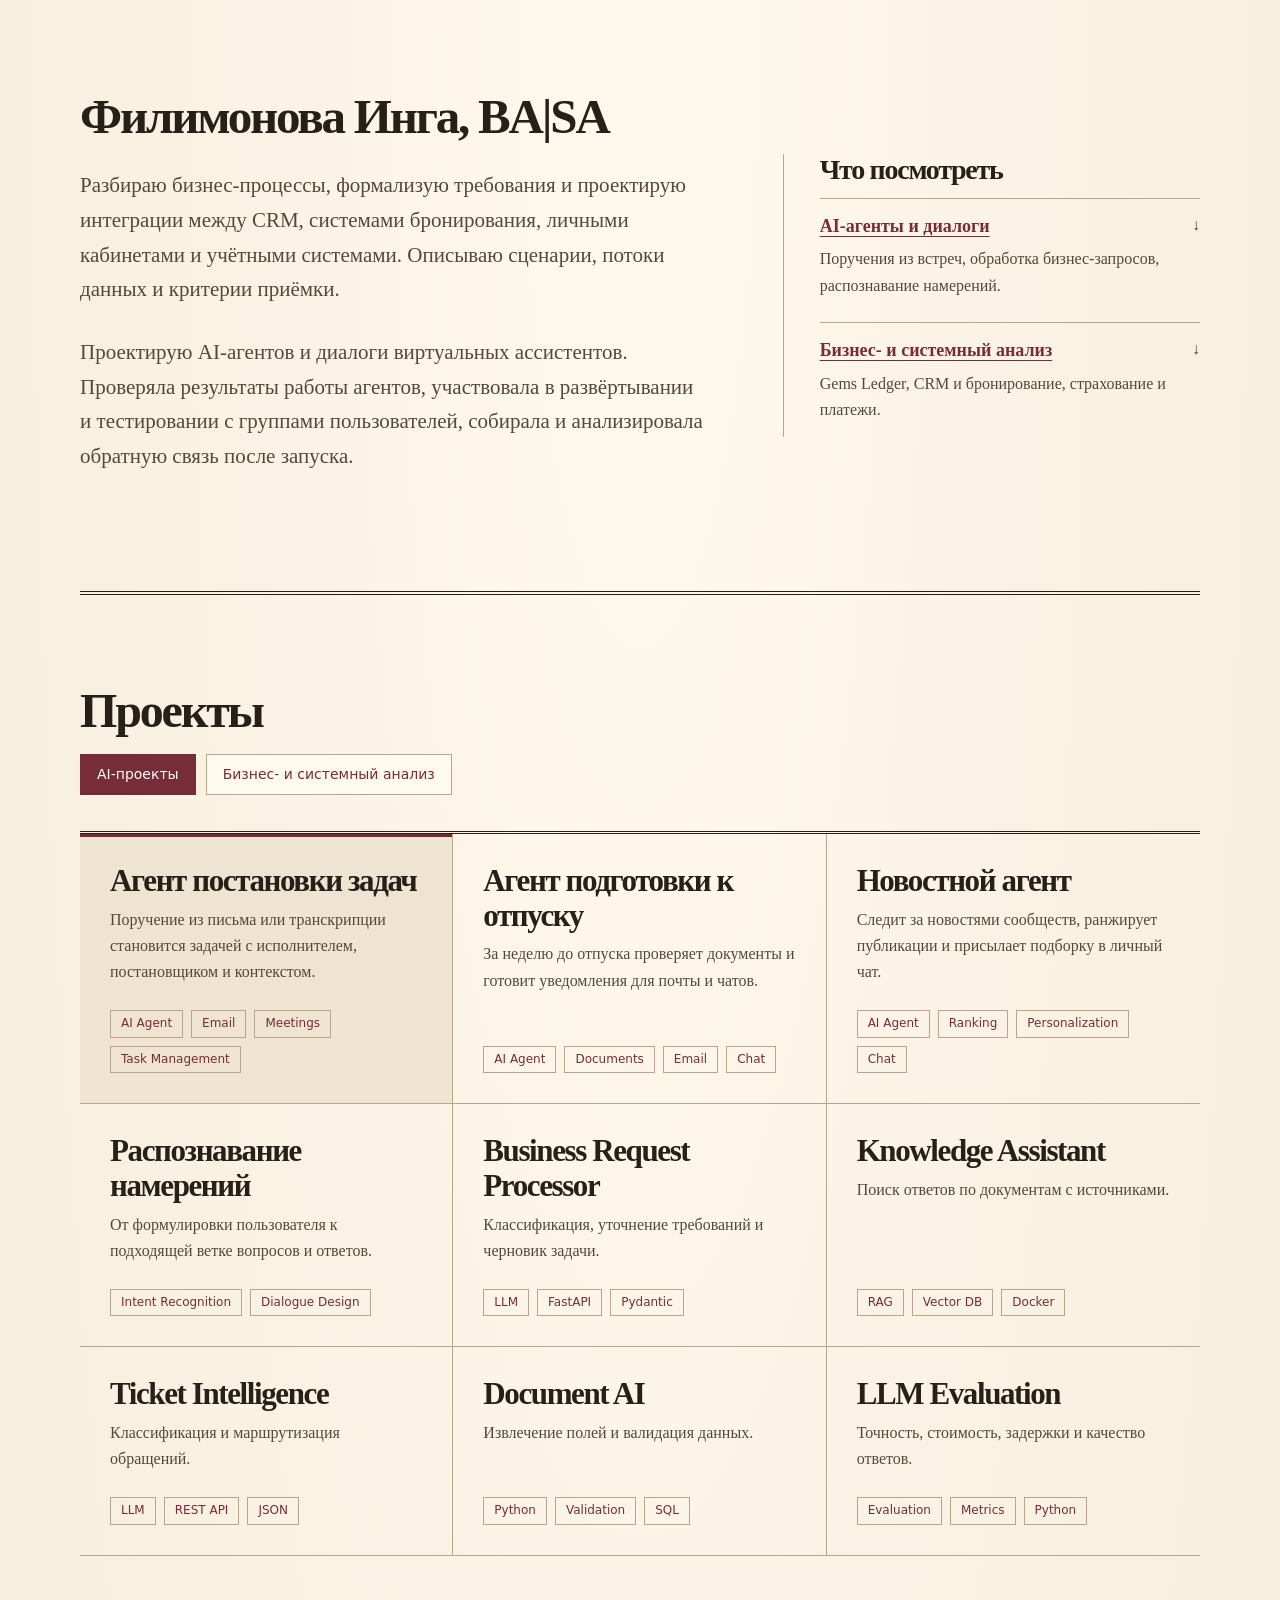
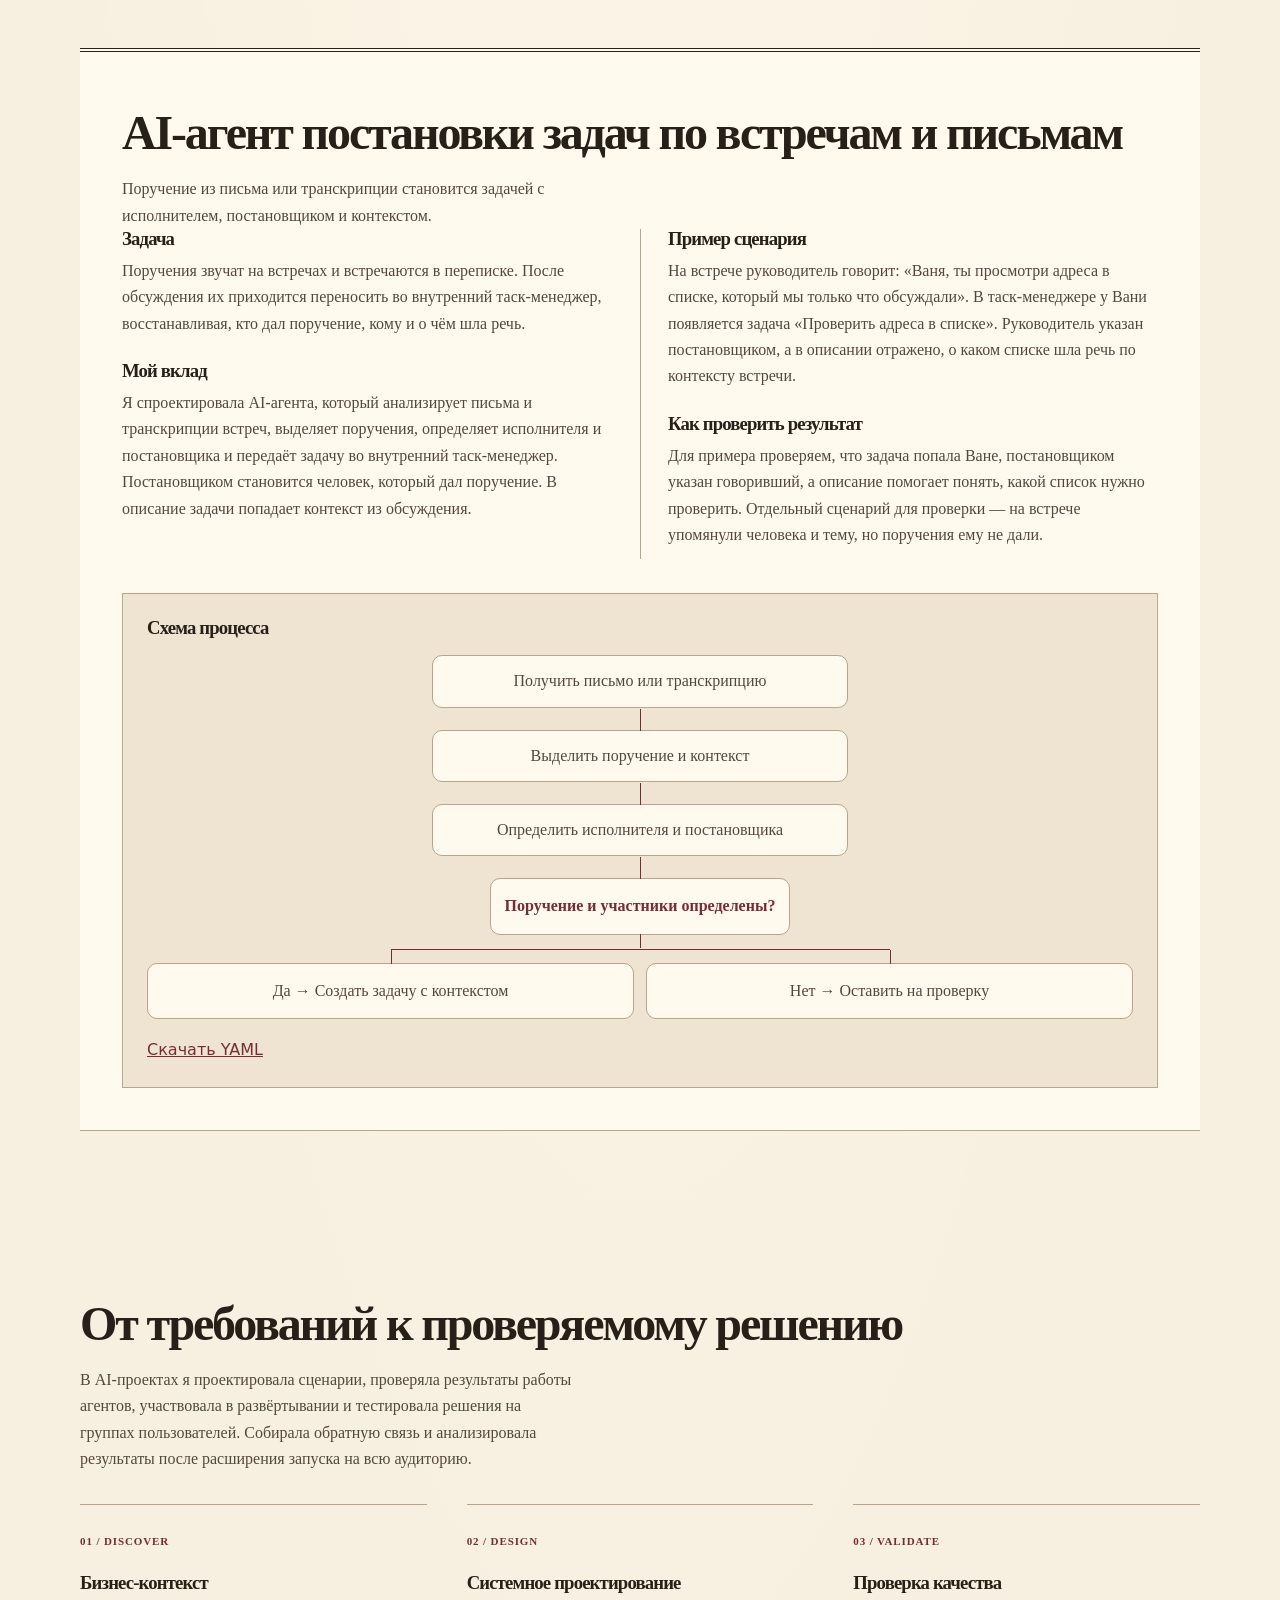
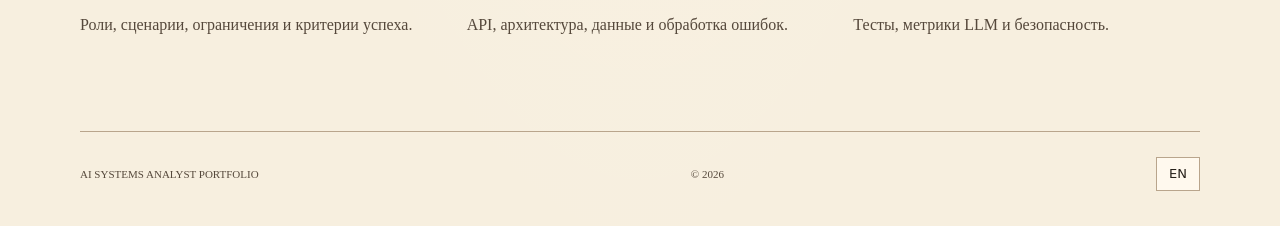
==== index.html @ 56a51f13 "Use a compact name heading on the portfolio homepage" ====
<!doctype html><html lang="ru"><head><meta charset="utf-8"><meta name="viewport" content="width=device-width,initial-scale=1"><title>BA|SA — Portfolio</title><link rel="stylesheet" href="style.css"></head><body><main id="top"><section class="hero"><div class="hero-copy"><h1 data-ru="Филимонова Инга, BA|SA" data-en="Inga Filimonova, BA|SA">Филимонова Инга, BA|SA</h1><p data-ru="Разбираю бизнес-процессы, формализую требования и проектирую интеграции между CRM, системами бронирования, личными кабинетами и учётными системами. Описываю сценарии, потоки данных и критерии приёмки." data-en="I analyse business processes, define requirements and design integrations across CRM, booking, self-service and accounting systems. I document scenarios, data flows and acceptance criteria.">Разбираю бизнес-процессы, формализую требования и проектирую интеграции между CRM, системами бронирования, личными кабинетами и учётными системами. Описываю сценарии, потоки данных и критерии приёмки.</p><p data-ru="Проектирую AI-агентов и диалоги виртуальных ассистентов. Проверяла результаты работы агентов, участвовала в развёртывании и тестировании с группами пользователей, собирала и анализировала обратную связь после запуска." data-en="I design AI agents and virtual assistant dialogues. I have validated agent outputs, contributed to deployment and user-group testing, and collected and analysed feedback after rollout.">Проектирую AI-агентов и диалоги виртуальных ассистентов. Проверяла результаты работы агентов, участвовала в развёртывании и тестировании с группами пользователей, собирала и анализировала обратную связь после запуска.</p></div><aside class="hero-feature"><h2 data-ru="Что посмотреть" data-en="Featured work">Что посмотреть</h2>
<a href="#ai-projects"><strong data-ru="AI-агенты и диалоги" data-en="AI agents and dialogue">AI-агенты и диалоги</strong><span class="hero-link-arrow" aria-hidden="true">↓</span><span data-ru="Поручения из встреч, обработка бизнес-запросов, распознавание намерений." data-en="Meeting action items, business request intake and intent recognition.">Поручения из встреч, обработка бизнес-запросов, распознавание намерений.</span></a>
<a href="#analysis-projects"><strong data-ru="Бизнес- и системный анализ" data-en="Business and systems analysis">Бизнес- и системный анализ</strong><span class="hero-link-arrow" aria-hidden="true">↓</span><span data-ru="Gems Ledger, CRM и бронирование, страхование и платежи." data-en="Gems Ledger, CRM and booking, insurance and payments.">Gems Ledger, CRM и бронирование, страхование и платежи.</span></a></aside></section><section id="projects"><h2 data-ru="Проекты" data-en="Projects">Проекты</h2><nav class="project-sections" aria-label="Project categories"><a id="ai-projects" href="#ai-projects" data-project-group="ai" data-ru="AI-проекты" data-en="AI projects">AI-проекты</a><a id="analysis-projects" href="#analysis-projects" data-project-group="analysis" data-ru="Бизнес- и системный анализ" data-en="Business &amp; systems analysis">Бизнес- и системный анализ</a></nav><div id="cards" class="grid"></div></section><section id="detail"><div id="case"></div></section><section id="about"><h2 data-ru="От требований к проверяемому решению" data-en="From requirements to validated solutions">От требований к проверяемому решению</h2><p class="sub" data-ru="В AI-проектах я проектировала сценарии, проверяла результаты работы агентов, участвовала в развёртывании и тестировала решения на группах пользователей. Собирала обратную связь и анализировала результаты после расширения запуска на всю аудиторию." data-en="In AI projects, I designed workflows, validated agent outputs, contributed to deployment and tested solutions with user groups. I collected feedback and analysed results after rollout to the full audience.">В AI-проектах я проектировала сценарии, проверяла результаты работы агентов, участвовала в развёртывании и тестировала решения на группах пользователей. Собирала обратную связь и анализировала результаты после расширения запуска на всю аудиторию.</p><div class="steps"><article><strong>01 / DISCOVER</strong><h3 data-ru="Бизнес-контекст" data-en="Business context">Бизнес-контекст</h3><p data-ru="Роли, сценарии, ограничения и критерии успеха." data-en="Stakeholders, scenarios, constraints and success criteria.">Роли, сценарии, ограничения и критерии успеха.</p></article><article><strong>02 / DESIGN</strong><h3 data-ru="Системное проектирование" data-en="System design">Системное проектирование</h3><p data-ru="API, архитектура, данные и обработка ошибок." data-en="APIs, architecture, data and error handling.">API, архитектура, данные и обработка ошибок.</p></article><article><strong>03 / VALIDATE</strong><h3 data-ru="Проверка качества" data-en="Quality validation">Проверка качества</h3><p data-ru="Тесты, метрики LLM и безопасность." data-en="Tests, LLM metrics and security.">Тесты, метрики LLM и безопасность.</p></article></div></section></main><footer>AI SYSTEMS ANALYST PORTFOLIO <span>© 2026</span><button id="lang" type="button">EN</button></footer><script src="app.js"></script></body></html>
---- style.css ----
:root {
  color-scheme: light;
  --paper: #f7efdf;
  --surface: #fff9ee;
  --ink: #262019;
  --muted: #55483b;
  --accent: #762d37;
  --tint: #efe3d1;
  --line: #b9a58c;
}

* { box-sizing: border-box; }
html { scroll-behavior: smooth; }
body {
  margin: 0;
  background: var(--paper);
  color: var(--ink);
  font: 16px/1.65 Inter, system-ui, sans-serif;
}
header, main, footer {
  width: min(1120px, calc(100% - 2 * clamp(20px, 5vw, 64px)));
  margin-inline: auto;
}
header, nav, footer { display: flex; align-items: center; }
header, footer { justify-content: space-between; gap: 16px; }
header { padding-block: 24px; border-bottom: 1px solid var(--line); }
nav { gap: clamp(10px, 2.5vw, 30px); flex-wrap: wrap; }
a { color: inherit; text-decoration: none; }
.logo { font-size: 13px; font-weight: 800; letter-spacing: .1em; }
nav a { font-size: 14px; color: var(--muted); }
nav a:hover { color: var(--accent); text-decoration: underline; }
button { font: inherit; cursor: pointer; }
:focus-visible { outline: 2px solid var(--accent); outline-offset: 4px; }
#lang {
  border: 1px solid var(--line);
  background: var(--surface);
  color: var(--ink);
  padding: 5px 12px;
  border-radius: 99px;
  font-size: 13px;
}
.hero { padding-block: clamp(76px, 11vw, 156px) clamp(88px, 12vw, 164px); }
.eyebrow {
  color: var(--accent);
  font-size: 11px;
  font-weight: 750;
  letter-spacing: .14em;
}
h1, h2, h3 { line-height: 1.12; letter-spacing: -.045em; }
h1 { font-size: clamp(35px, 7vw, 84px); margin: 20px 0 24px; }
h1 em { color: var(--accent); font-style: normal; }
.hero p, .sub { max-width: 62ch; color: var(--muted); }
.hero p { font-size: clamp(16px, 2vw, 20px); margin: 0 0 28px; }
.cta, .demo button {
  background: var(--accent);
  color: #fff;
  border: 0;
  border-radius: 8px;
  font-size: 14px;
  font-weight: 700;
}
.cta { display: inline-block; padding: 13px 21px; }
.cta:hover, .demo button:hover { background: #501d23; }
section:not(.hero) { padding-block: clamp(42px, 6vw, 84px); }
#projects { border-top: 1px solid var(--line); }
h2 { font-size: clamp(29px, 4vw, 48px); margin: 12px 0 16px; }
.sub { margin: 0; }
.grid {
  display: grid;
  grid-template-columns: repeat(2, minmax(0, 1fr));
  gap: clamp(18px, 3vw, 32px);
  margin-top: 36px;
}
.card, #case {
  border: 1px solid var(--line);
  background: var(--surface);
  border-radius: 18px;
  padding: clamp(23px, 4vw, 42px);
  min-width: 0;
}
.card { display: flex; flex-direction: column; align-items: flex-start; text-align: left; color: var(--ink); }
.card:hover, .card.active { border-color: var(--accent); }
.card.active { background: var(--tint); }
.card small, .steps strong { color: var(--accent); font-size: 11px; font-weight: 750; letter-spacing: .08em; }
.card h3 { font-size: clamp(22px, 3vw, 28px); margin: 18px 0 8px; }
.card p { color: var(--muted); font-size: 15px; margin: 0 0 24px; }
.tags { display: flex; gap: 8px; flex-wrap: wrap; margin-top: auto; }
.tags span {
  background: var(--tint);
  color: var(--accent);
  border: 1px solid var(--line);
  padding: 3px 10px;
  border-radius: 99px;
  font-size: 12px;
}
#case { margin-top: 16px; }
#case p, #case li, .steps p { color: var(--muted); }
.casegrid, .steps { display: grid; gap: clamp(20px, 4vw, 40px); }
.casegrid { grid-template-columns: repeat(2, minmax(0, 1fr)); }
.demo { background: var(--tint); border-radius: 12px; padding: clamp(15px, 3vw, 24px); }
.demo textarea {
  width: 100%;
  min-height: 110px;
  background: var(--surface);
  border: 1px solid #a28b71;
  border-radius: 8px;
  color: var(--ink);
  padding: 12px;
  font: inherit;
  resize: vertical;
}
.demo button { padding: 10px 14px; margin-top: 12px; }
.demo pre { white-space: pre-wrap; overflow-wrap: anywhere; font-size: 13px; color: var(--accent); }
.note { font-size: 13px; }
.steps { grid-template-columns: repeat(3, minmax(0, 1fr)); margin-top: 32px; }
.steps article { border-top: 1px solid var(--line); padding-top: 22px; }
footer { border-top: 1px solid var(--line); padding-block: 25px 35px; color: var(--muted); font-size: 11px; }

@media (max-width: 720px) {
  .grid, .casegrid, .steps { grid-template-columns: 1fr; }
}
@media (max-width: 440px) {
  header { flex-wrap: wrap; }
}
@media (prefers-reduced-motion: reduce) {
  html { scroll-behavior: auto; }
}

.candy-story { max-width: 75ch; }
#case .candy-story section { padding-block: 0; margin-top: 28px; }
.candy-story h3, .candy-story h4 { margin-bottom: 8px; }
.candy-story p { margin-top: 0; }
.candy-story ul { padding-inline-start: 24px; }
.candy-story li + li { margin-top: 8px; }
.candy-story .demo { margin-top: 28px; }
.candy-story .demo h3 { margin-top: 0; }

.project-sections {
  display: flex;
  flex-wrap: wrap;
  gap: 10px;
  margin-top: 24px;
}
.project-sections a {
  border: 1px solid var(--line);
  border-radius: 99px;
  padding: 8px 16px;
  background: var(--surface);
  color: var(--accent);
}
.project-sections a[aria-current] {
  background: var(--accent);
  border-color: var(--accent);
  color: #fff;
}

.intent-flow {
  margin: 34px 0 0;
  padding: clamp(14px, 3vw, 24px);
  border: 1px solid var(--line);
  border-radius: 16px;
  background: var(--tint);
}
.intent-flow h3 { margin: 0 0 8px; }
.intent-flow p { margin: 0 0 20px; }
.intent-flow-root, .intent-branches > li {
  display: grid;
  justify-items: center;
  align-content: start;
  gap: 6px;
  padding: 14px;
  border: 1px solid var(--line);
  border-radius: 10px;
  background: var(--surface);
  text-align: center;
  overflow-wrap: anywhere;
}
.intent-flow-root { width: fit-content; margin: 0 auto; }
#case .intent-branches {
  position: relative;
  display: grid;
  grid-template-columns: repeat(3, minmax(0, 1fr));
  gap: 12px;
  margin: 28px 0 0;
  padding: 0;
  list-style: none;
}
.intent-branches::before {
  content: '';
  position: absolute;
  top: -14px;
  inset-inline: calc((100% - 24px) / 6);
  border-top: 1px solid var(--accent);
}
.intent-flow-root { position: relative; }
.intent-flow-root::after, .intent-branches > li::before {
  content: '';
  position: absolute;
  height: 14px;
  border-left: 1px solid var(--accent);
}
.intent-flow-root::after { top: 100%; left: 50%; }
.intent-branches > li { position: relative; }
.intent-branches > li::before { bottom: 100%; left: 50%; }
.intent-branches strong, .intent-flow-root strong { color: var(--accent); }
.intent-example { font-size: 14px; }
@media (max-width: 720px) {
  #case .intent-branches { grid-template-columns: 1fr; }
  .intent-branches::before, .intent-branches > li::before { display: none; }
  .intent-flow-root::after { height: 28px; }
}

#case .workflow-steps {
  max-width: 52ch;
  margin: 16px auto 0;
  padding: 0;
  list-style: none;
  text-align: center;
}
.workflow-steps li {
  padding: 12px 16px;
  border: 1px solid var(--line);
  border-radius: 10px;
  background: var(--surface);
}
#case .workflow-steps li + li { margin-top: 22px; }
.workflow-steps li + li, .project-workflow .intent-flow-root { position: relative; }
.project-workflow .intent-flow-root { margin-top: 22px; }
.workflow-steps li + li::before, .project-workflow .intent-flow-root::before {
  content: '';
  position: absolute;
  left: 50%;
  bottom: 100%;
  height: 22px;
  border-left: 1px solid var(--accent);
}
#case .project-workflow .intent-branches {
  grid-template-columns: repeat(2, minmax(0, 1fr));
}
.project-workflow .intent-branches::before { inset-inline: calc((100% - 12px) / 4); }
.workflow-download {
  display: inline-block;
  margin-top: 18px;
  color: var(--accent);
  text-decoration: underline;
}
@media (max-width: 720px) {
  #case .project-workflow .intent-branches { grid-template-columns: 1fr; }
}

.hero { display: grid; grid-template-columns: minmax(0, 1.5fr) minmax(0, 1fr); align-items: center; gap: clamp(28px, 6vw, 84px); padding-block: clamp(56px, 9vw, 120px); }
.hero h1 { font-size: clamp(38px, 5.6vw, 76px); margin-top: 0; }
.hero-feature { padding: clamp(20px, 3vw, 32px); border: 1px solid var(--line); border-radius: 22px; background: var(--tint); }
.hero-feature h2 { margin: 0 0 16px; font-size: 25px; }
.hero-feature a { display: grid; gap: 5px; padding: 16px; background: var(--surface); border: 1px solid var(--line); border-radius: 12px; }
.hero-feature a + a { margin-top: 10px; }
.hero-feature a:hover { border-color: var(--accent); }
.hero-feature strong { color: var(--accent); }
.hero-feature span { color: var(--muted); font-size: 14px; }
.card { box-shadow: 0 4px 14px #1836290a; }
.card.active { box-shadow: inset 3px 0 var(--accent); }
.card h3 { margin-top: 0; }
#case { box-shadow: 0 8px 26px #1836290a; }
@media (max-width: 760px) { .hero { grid-template-columns: 1fr; } }

body {
  background-image: radial-gradient(ellipse at top, #fff9ed 0, transparent 72%);
  font-family: Georgia, "Times New Roman", serif;
}
header {
  border-top: 4px double var(--ink);
  border-bottom: 4px double var(--ink);
  margin-top: clamp(14px, 3vw, 32px);
  padding-block: 15px;
  flex-wrap: wrap;
}
.logo { font-size: clamp(27px, 5vw, 52px); font-weight: 700; letter-spacing: -.055em; line-height: 1; }
header nav a, #lang, .project-sections a, .tags, .workflow-download {
  font-family: system-ui, sans-serif;
}
#lang, .cta, .project-sections a, .tags span { border-radius: 0; }
.hero { border-bottom: 4px double var(--ink); padding-block: clamp(40px, 7vw, 92px); }
.hero h1 { font-size: clamp(28px, 4.1vw, 49px); }
.hero h1 em { font-style: italic; }
.hero-copy p { font-size: clamp(17px, 2vw, 21px); }
.hero-feature {
  border: 0;
  border-left: 1px solid var(--line);
  border-radius: 0;
  background: none;
  padding: 0 0 0 clamp(20px, 3vw, 36px);
}
.hero-feature h2 { margin-bottom: 12px; font-size: 28px; }
.hero-feature a {
  background: none;
  border: 0;
  border-top: 1px solid var(--line);
  border-radius: 0;
  padding: 13px 0;
}
.hero-feature strong { font-size: 18px; }
.hero-feature span { font-size: 16px; }
#projects { border-top: 0; }
.project-sections { margin-top: 16px; }
.grid {
  grid-template-columns: repeat(3, minmax(0, 1fr));
  gap: 0;
  border-top: 3px double var(--ink);
}
.card, .card.active {
  border: 0;
  border-right: 1px solid var(--line);
  border-bottom: 1px solid var(--line);
  border-radius: 0;
  background: transparent;
  box-shadow: none;
  padding: clamp(15px, 3vw, 30px);
}
.card:nth-child(3n) { border-right: 0; }
.card:hover, .card.active { border-color: var(--line); background: var(--tint); }
.card.active { box-shadow: inset 0 3px var(--accent); }
.card h3 { font-size: clamp(21px, 2.6vw, 31px); }
.card p { font-size: 16px; }
.tags span { background: transparent; }
#detail { padding-top: 0; }
#case {
  border: 0;
  border-top: 4px double var(--ink);
  border-bottom: 1px solid var(--line);
  border-radius: 0;
  box-shadow: none;
  background: var(--surface);
}
#case .candy-story { max-width: none; }
#case .candy-story section { break-inside: avoid; margin: 0 0 24px; }
#case .candy-story h3 { margin-top: 0; }
#case .candy-story { columns: 2 29ch; column-gap: clamp(24px, 5vw, 56px); column-rule: 1px solid var(--line); }
#case .candy-story .demo { column-span: all; }
#case .candy-story ul { break-inside: avoid; }
.intent-flow, .demo { border-radius: 0; }
@media (max-width: 760px) {
  .hero-feature { border-left: 0; padding: 18px 0 0; border-top: 1px solid var(--line); }
  .grid { grid-template-columns: 1fr; }
  .card, .card.active { border-right: 0; }
  #case .candy-story { columns: 1; }
}

.hero-feature a {
  grid-template-columns: minmax(0, 1fr) auto;
  column-gap: 12px;
}
.hero-feature a strong {
  text-decoration: underline;
  text-underline-offset: .2em;
}
.hero-feature a > span[data-ru] { grid-column: 1 / -1; }
.hero-feature .hero-link-arrow { color: var(--accent); font-weight: 700; }
.hero-feature a:hover strong { text-decoration-thickness: 2px; }
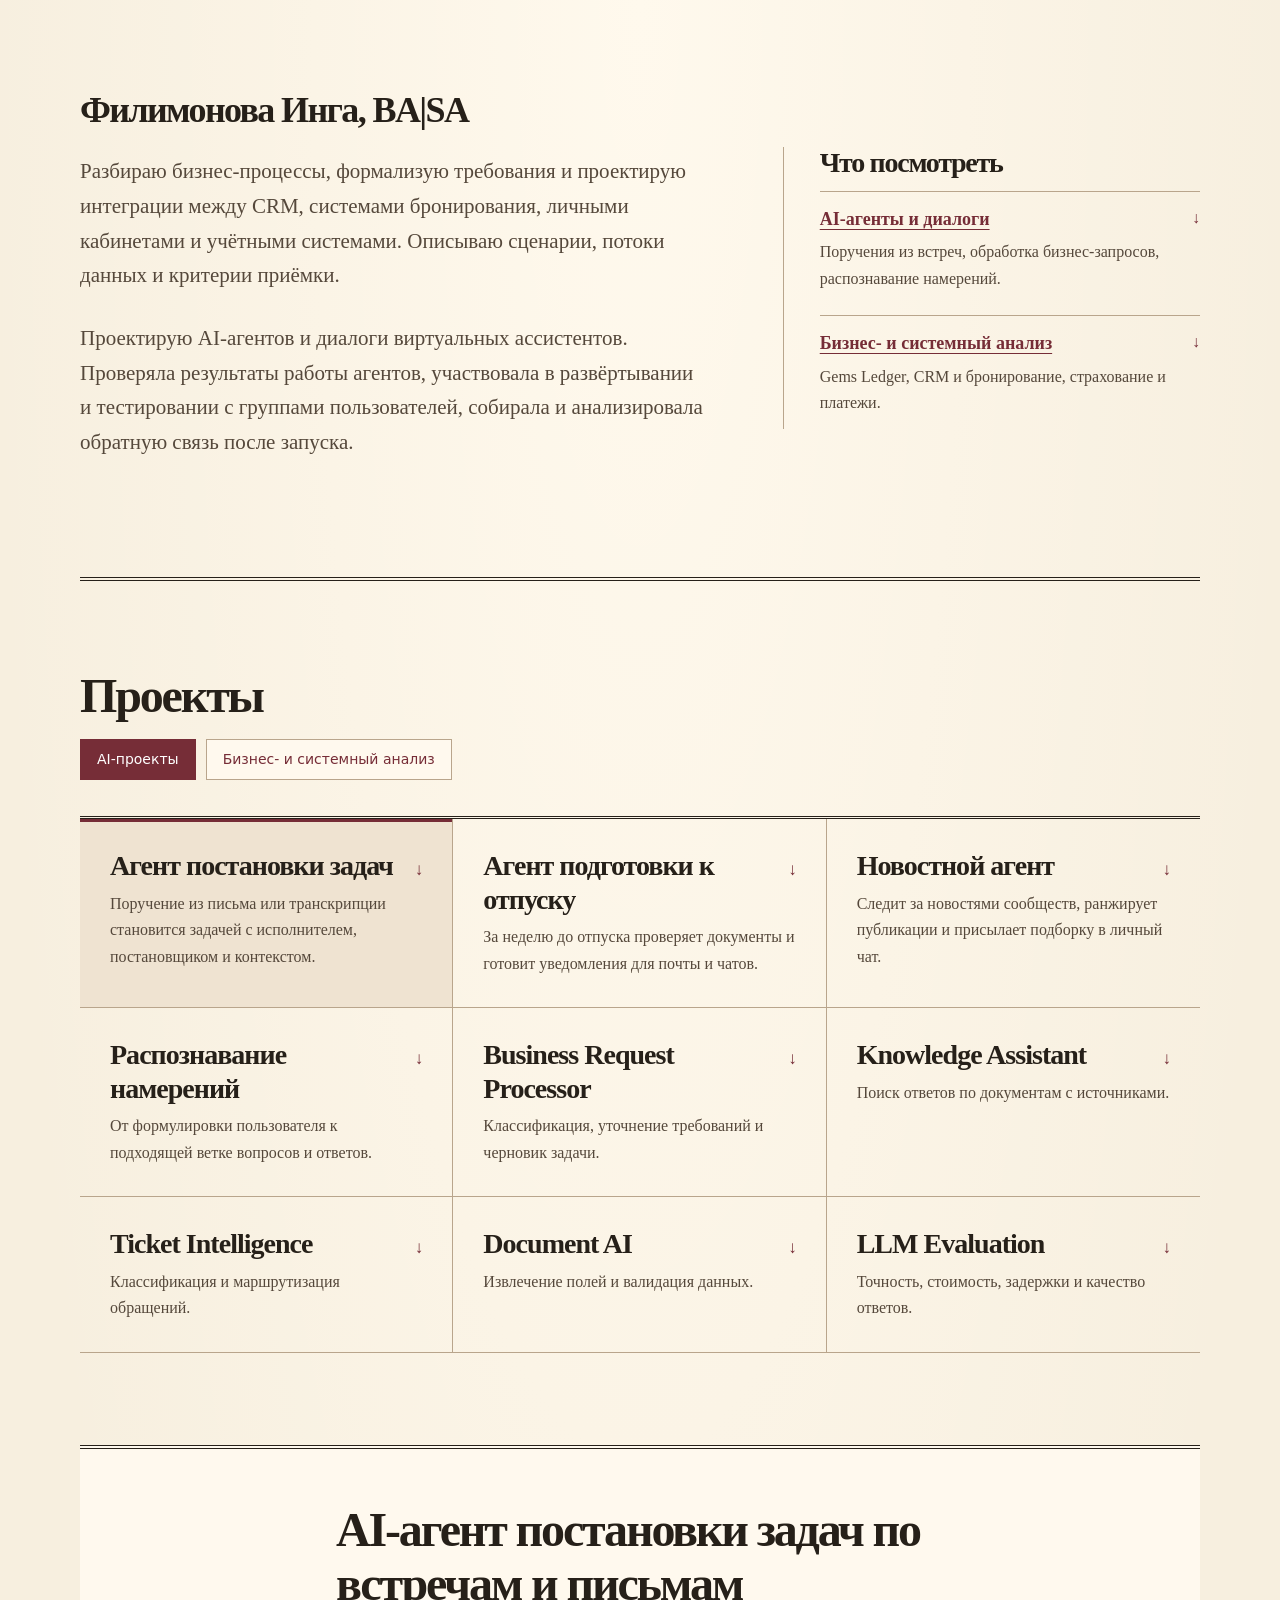
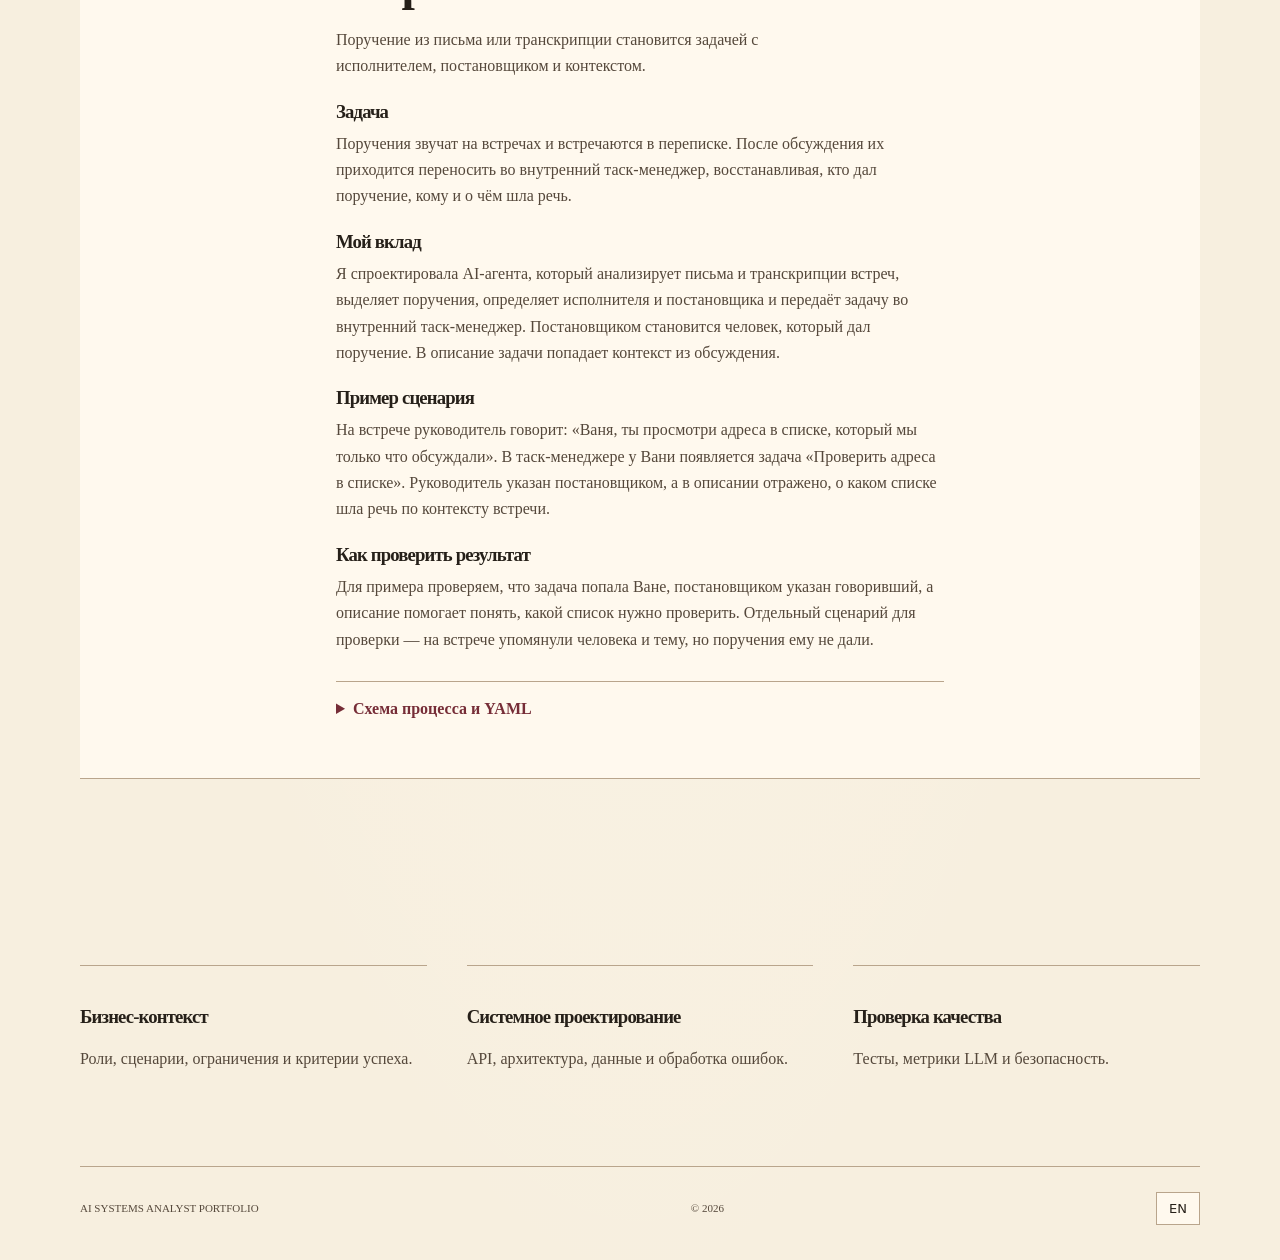
==== commit ad1e461c: "Simplify the portfolio approach section" ====
--- a/index.html
+++ b/index.html
@@ -1,3 +1,3 @@
 <!doctype html><html lang="ru"><head><meta charset="utf-8"><meta name="viewport" content="width=device-width,initial-scale=1"><title>BA|SA — Portfolio</title><link rel="stylesheet" href="style.css"></head><body><main id="top"><section class="hero"><div class="hero-copy"><h1 data-ru="Филимонова Инга, BA|SA" data-en="Inga Filimonova, BA|SA">Филимонова Инга, BA|SA</h1><p data-ru="Разбираю бизнес-процессы, формализую требования и проектирую интеграции между CRM, системами бронирования, личными кабинетами и учётными системами. Описываю сценарии, потоки данных и критерии приёмки." data-en="I analyse business processes, define requirements and design integrations across CRM, booking, self-service and accounting systems. I document scenarios, data flows and acceptance criteria.">Разбираю бизнес-процессы, формализую требования и проектирую интеграции между CRM, системами бронирования, личными кабинетами и учётными системами. Описываю сценарии, потоки данных и критерии приёмки.</p><p data-ru="Проектирую AI-агентов и диалоги виртуальных ассистентов. Проверяла результаты работы агентов, участвовала в развёртывании и тестировании с группами пользователей, собирала и анализировала обратную связь после запуска." data-en="I design AI agents and virtual assistant dialogues. I have validated agent outputs, contributed to deployment and user-group testing, and collected and analysed feedback after rollout.">Проектирую AI-агентов и диалоги виртуальных ассистентов. Проверяла результаты работы агентов, участвовала в развёртывании и тестировании с группами пользователей, собирала и анализировала обратную связь после запуска.</p></div><aside class="hero-feature"><h2 data-ru="Что посмотреть" data-en="Featured work">Что посмотреть</h2>
 <a href="#ai-projects"><strong data-ru="AI-агенты и диалоги" data-en="AI agents and dialogue">AI-агенты и диалоги</strong><span class="hero-link-arrow" aria-hidden="true">↓</span><span data-ru="Поручения из встреч, обработка бизнес-запросов, распознавание намерений." data-en="Meeting action items, business request intake and intent recognition.">Поручения из встреч, обработка бизнес-запросов, распознавание намерений.</span></a>
-<a href="#analysis-projects"><strong data-ru="Бизнес- и системный анализ" data-en="Business and systems analysis">Бизнес- и системный анализ</strong><span class="hero-link-arrow" aria-hidden="true">↓</span><span data-ru="Gems Ledger, CRM и бронирование, страхование и платежи." data-en="Gems Ledger, CRM and booking, insurance and payments.">Gems Ledger, CRM и бронирование, страхование и платежи.</span></a></aside></section><section id="projects"><h2 data-ru="Проекты" data-en="Projects">Проекты</h2><nav class="project-sections" aria-label="Project categories"><a id="ai-projects" href="#ai-projects" data-project-group="ai" data-ru="AI-проекты" data-en="AI projects">AI-проекты</a><a id="analysis-projects" href="#analysis-projects" data-project-group="analysis" data-ru="Бизнес- и системный анализ" data-en="Business &amp; systems analysis">Бизнес- и системный анализ</a></nav><div id="cards" class="grid"></div></section><section id="detail"><div id="case"></div></section><section id="about"><h2 data-ru="От требований к проверяемому решению" data-en="From requirements to validated solutions">От требований к проверяемому решению</h2><p class="sub" data-ru="В AI-проектах я проектировала сценарии, проверяла результаты работы агентов, участвовала в развёртывании и тестировала решения на группах пользователей. Собирала обратную связь и анализировала результаты после расширения запуска на всю аудиторию." data-en="In AI projects, I designed workflows, validated agent outputs, contributed to deployment and tested solutions with user groups. I collected feedback and analysed results after rollout to the full audience.">В AI-проектах я проектировала сценарии, проверяла результаты работы агентов, участвовала в развёртывании и тестировала решения на группах пользователей. Собирала обратную связь и анализировала результаты после расширения запуска на всю аудиторию.</p><div class="steps"><article><strong>01 / DISCOVER</strong><h3 data-ru="Бизнес-контекст" data-en="Business context">Бизнес-контекст</h3><p data-ru="Роли, сценарии, ограничения и критерии успеха." data-en="Stakeholders, scenarios, constraints and success criteria.">Роли, сценарии, ограничения и критерии успеха.</p></article><article><strong>02 / DESIGN</strong><h3 data-ru="Системное проектирование" data-en="System design">Системное проектирование</h3><p data-ru="API, архитектура, данные и обработка ошибок." data-en="APIs, architecture, data and error handling.">API, архитектура, данные и обработка ошибок.</p></article><article><strong>03 / VALIDATE</strong><h3 data-ru="Проверка качества" data-en="Quality validation">Проверка качества</h3><p data-ru="Тесты, метрики LLM и безопасность." data-en="Tests, LLM metrics and security.">Тесты, метрики LLM и безопасность.</p></article></div></section></main><footer>AI SYSTEMS ANALYST PORTFOLIO <span>© 2026</span><button id="lang" type="button">EN</button></footer><script src="app.js"></script></body></html>
+<a href="#analysis-projects"><strong data-ru="Бизнес- и системный анализ" data-en="Business and systems analysis">Бизнес- и системный анализ</strong><span class="hero-link-arrow" aria-hidden="true">↓</span><span data-ru="Gems Ledger, CRM и бронирование, страхование и платежи." data-en="Gems Ledger, CRM and booking, insurance and payments.">Gems Ledger, CRM и бронирование, страхование и платежи.</span></a></aside></section><section id="projects"><h2 data-ru="Проекты" data-en="Projects">Проекты</h2><nav class="project-sections" aria-label="Project categories"><a id="ai-projects" href="#ai-projects" data-project-group="ai" data-ru="AI-проекты" data-en="AI projects">AI-проекты</a><a id="analysis-projects" href="#analysis-projects" data-project-group="analysis" data-ru="Бизнес- и системный анализ" data-en="Business &amp; systems analysis">Бизнес- и системный анализ</a></nav><div id="cards" class="grid"></div></section><section id="detail"><div id="case"></div></section><section id="about"><div class="steps"><article><h3 data-ru="Бизнес-контекст" data-en="Business context">Бизнес-контекст</h3><p data-ru="Роли, сценарии, ограничения и критерии успеха." data-en="Stakeholders, scenarios, constraints and success criteria.">Роли, сценарии, ограничения и критерии успеха.</p></article><article><h3 data-ru="Системное проектирование" data-en="System design">Системное проектирование</h3><p data-ru="API, архитектура, данные и обработка ошибок." data-en="APIs, architecture, data and error handling.">API, архитектура, данные и обработка ошибок.</p></article><article><h3 data-ru="Проверка качества" data-en="Quality validation">Проверка качества</h3><p data-ru="Тесты, метрики LLM и безопасность." data-en="Tests, LLM metrics and security.">Тесты, метрики LLM и безопасность.</p></article></div></section></main><footer>AI SYSTEMS ANALYST PORTFOLIO <span>© 2026</span><button id="lang" type="button">EN</button></footer><script src="app.js"></script></body></html>
--- a/style.css
+++ b/style.css
@@ -280,7 +280,12 @@
 }
 #lang, .cta, .project-sections a, .tags span { border-radius: 0; }
 .hero { border-bottom: 4px double var(--ink); padding-block: clamp(40px, 7vw, 92px); }
-.hero h1 { font-size: clamp(28px, 4.1vw, 49px); }
+.hero-copy { container-type: inline-size; }
+.hero h1 {
+  font-size: clamp(16px, 4.8vw, 36px);
+  font-size: min(6.7cqi, 36px);
+  white-space: nowrap;
+}
 .hero h1 em { font-style: italic; }
 .hero-copy p { font-size: clamp(17px, 2vw, 21px); }
 .hero-feature {
@@ -356,3 +361,30 @@
 .hero-feature a > span[data-ru] { grid-column: 1 / -1; }
 .hero-feature .hero-link-arrow { color: var(--accent); font-weight: 700; }
 .hero-feature a:hover strong { text-decoration-thickness: 2px; }
+
+.card-heading {
+  display: flex;
+  width: 100%;
+  align-items: baseline;
+  justify-content: space-between;
+  gap: 12px;
+  margin-bottom: 8px;
+  font-size: clamp(21px, 2.4vw, 28px);
+  font-weight: 700;
+  line-height: 1.2;
+  letter-spacing: -.035em;
+}
+.card-heading > :last-child { flex: none; color: var(--accent); font-size: 17px; }
+.card-description { color: var(--muted); font-size: 16px; }
+.card:hover .card-heading > :first-child,
+.card:focus-visible .card-heading > :first-child { text-decoration: underline; text-underline-offset: .15em; }
+.case-article, .case-materials { max-width: 76ch; margin-inline: auto; }
+#case .case-article .candy-story { columns: auto; }
+#case .case-article .candy-story section { margin: 22px 0 0; }
+#case .case-article h3 { margin-bottom: 8px; }
+#case .case-article p { margin-top: 0; }
+.case-materials { margin-top: 28px; border-top: 1px solid var(--line); }
+.case-materials summary { cursor: pointer; color: var(--accent); font-weight: 700; padding-block: 14px; }
+.case-materials summary:hover { text-decoration: underline; }
+.case-materials .intent-flow { margin-top: 0; }
+.case-materials .workflow-download { margin-bottom: 8px; }
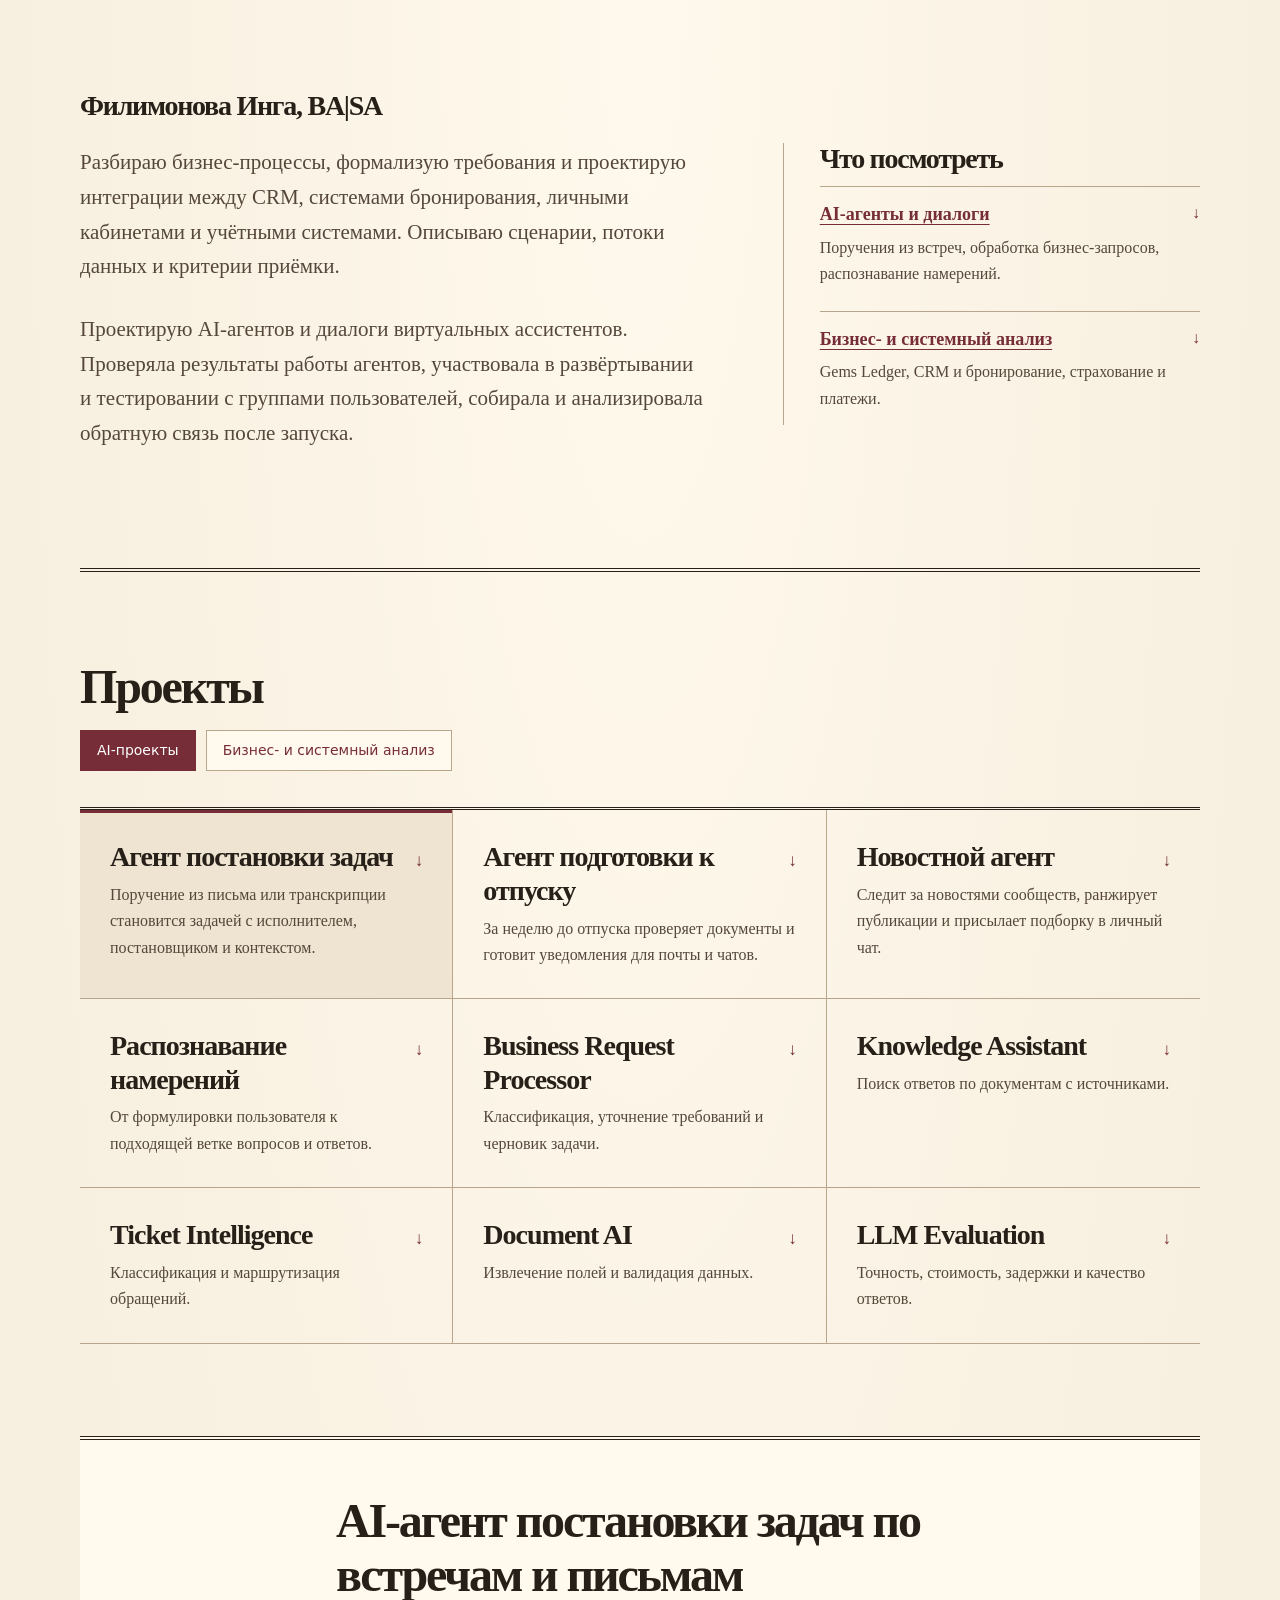
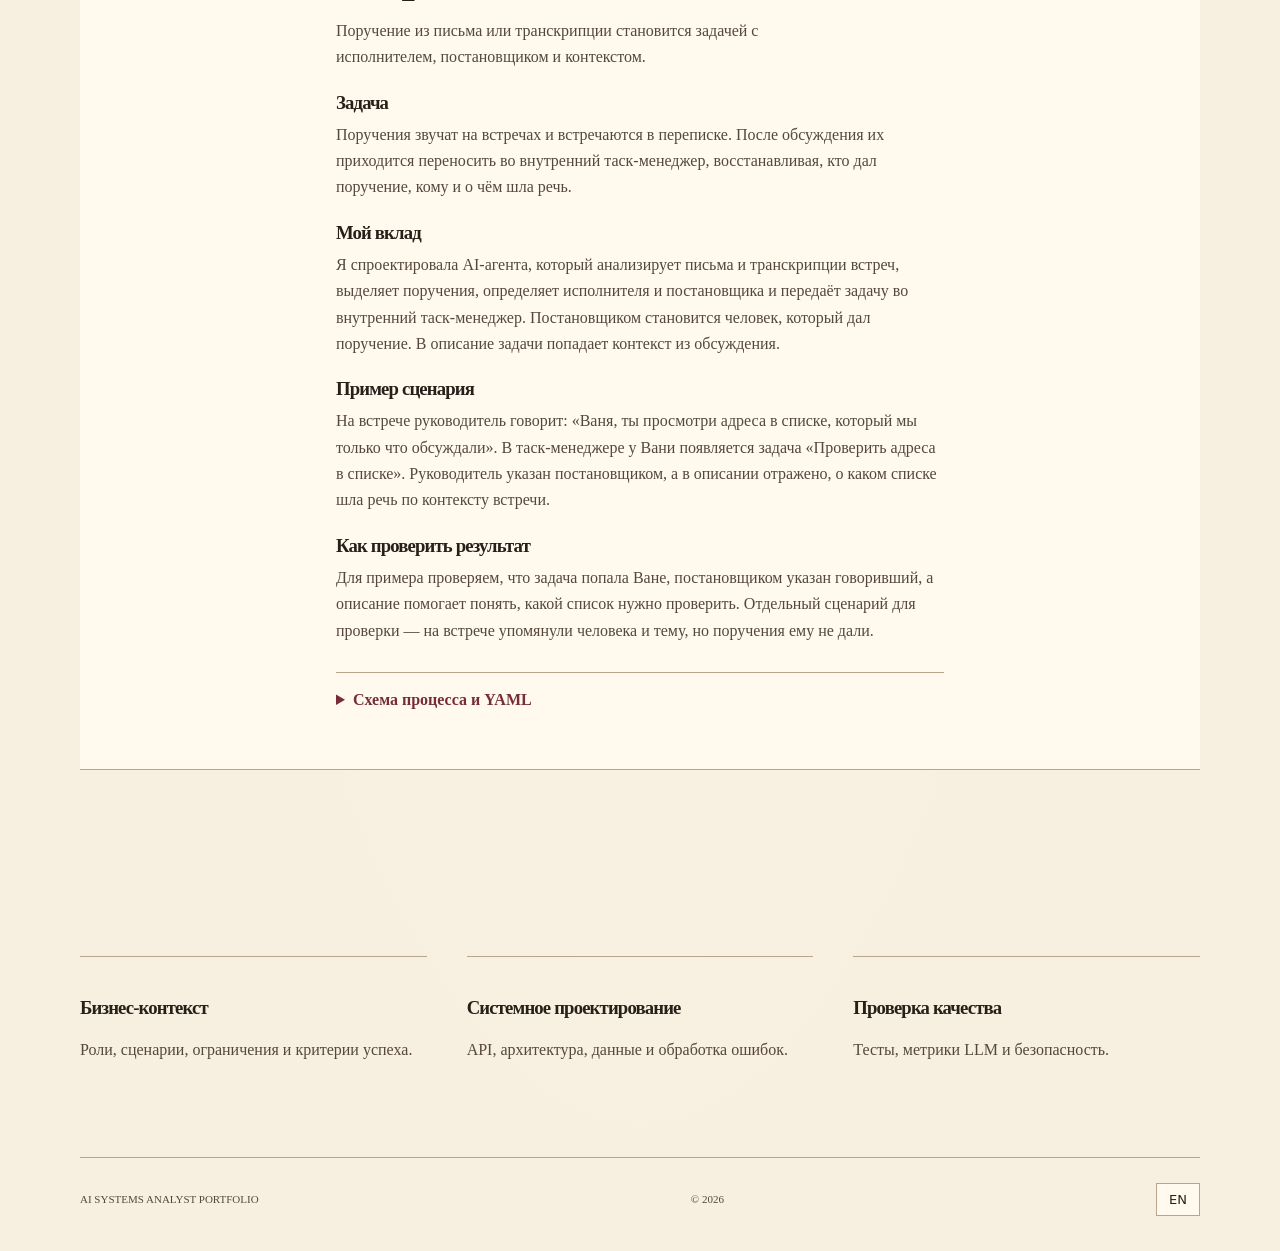
==== commit 56e8d668: "Reduce and refresh the single-line name styling" ====
--- a/index.html
+++ b/index.html
@@ -1,3 +1,3 @@
-<!doctype html><html lang="ru"><head><meta charset="utf-8"><meta name="viewport" content="width=device-width,initial-scale=1"><title>BA|SA — Portfolio</title><link rel="stylesheet" href="style.css"></head><body><main id="top"><section class="hero"><div class="hero-copy"><h1 data-ru="Филимонова Инга, BA|SA" data-en="Inga Filimonova, BA|SA">Филимонова Инга, BA|SA</h1><p data-ru="Разбираю бизнес-процессы, формализую требования и проектирую интеграции между CRM, системами бронирования, личными кабинетами и учётными системами. Описываю сценарии, потоки данных и критерии приёмки." data-en="I analyse business processes, define requirements and design integrations across CRM, booking, self-service and accounting systems. I document scenarios, data flows and acceptance criteria.">Разбираю бизнес-процессы, формализую требования и проектирую интеграции между CRM, системами бронирования, личными кабинетами и учётными системами. Описываю сценарии, потоки данных и критерии приёмки.</p><p data-ru="Проектирую AI-агентов и диалоги виртуальных ассистентов. Проверяла результаты работы агентов, участвовала в развёртывании и тестировании с группами пользователей, собирала и анализировала обратную связь после запуска." data-en="I design AI agents and virtual assistant dialogues. I have validated agent outputs, contributed to deployment and user-group testing, and collected and analysed feedback after rollout.">Проектирую AI-агентов и диалоги виртуальных ассистентов. Проверяла результаты работы агентов, участвовала в развёртывании и тестировании с группами пользователей, собирала и анализировала обратную связь после запуска.</p></div><aside class="hero-feature"><h2 data-ru="Что посмотреть" data-en="Featured work">Что посмотреть</h2>
+<!doctype html><html lang="ru"><head><meta charset="utf-8"><meta name="viewport" content="width=device-width,initial-scale=1"><title>BA|SA — Portfolio</title><link rel="stylesheet" href="style.css?v=heading-28"></head><body><main id="top"><section class="hero"><div class="hero-copy"><h1 data-ru="Филимонова Инга, BA|SA" data-en="Inga Filimonova, BA|SA">Филимонова Инга, BA|SA</h1><p data-ru="Разбираю бизнес-процессы, формализую требования и проектирую интеграции между CRM, системами бронирования, личными кабинетами и учётными системами. Описываю сценарии, потоки данных и критерии приёмки." data-en="I analyse business processes, define requirements and design integrations across CRM, booking, self-service and accounting systems. I document scenarios, data flows and acceptance criteria.">Разбираю бизнес-процессы, формализую требования и проектирую интеграции между CRM, системами бронирования, личными кабинетами и учётными системами. Описываю сценарии, потоки данных и критерии приёмки.</p><p data-ru="Проектирую AI-агентов и диалоги виртуальных ассистентов. Проверяла результаты работы агентов, участвовала в развёртывании и тестировании с группами пользователей, собирала и анализировала обратную связь после запуска." data-en="I design AI agents and virtual assistant dialogues. I have validated agent outputs, contributed to deployment and user-group testing, and collected and analysed feedback after rollout.">Проектирую AI-агентов и диалоги виртуальных ассистентов. Проверяла результаты работы агентов, участвовала в развёртывании и тестировании с группами пользователей, собирала и анализировала обратную связь после запуска.</p></div><aside class="hero-feature"><h2 data-ru="Что посмотреть" data-en="Featured work">Что посмотреть</h2>
 <a href="#ai-projects"><strong data-ru="AI-агенты и диалоги" data-en="AI agents and dialogue">AI-агенты и диалоги</strong><span class="hero-link-arrow" aria-hidden="true">↓</span><span data-ru="Поручения из встреч, обработка бизнес-запросов, распознавание намерений." data-en="Meeting action items, business request intake and intent recognition.">Поручения из встреч, обработка бизнес-запросов, распознавание намерений.</span></a>
 <a href="#analysis-projects"><strong data-ru="Бизнес- и системный анализ" data-en="Business and systems analysis">Бизнес- и системный анализ</strong><span class="hero-link-arrow" aria-hidden="true">↓</span><span data-ru="Gems Ledger, CRM и бронирование, страхование и платежи." data-en="Gems Ledger, CRM and booking, insurance and payments.">Gems Ledger, CRM и бронирование, страхование и платежи.</span></a></aside></section><section id="projects"><h2 data-ru="Проекты" data-en="Projects">Проекты</h2><nav class="project-sections" aria-label="Project categories"><a id="ai-projects" href="#ai-projects" data-project-group="ai" data-ru="AI-проекты" data-en="AI projects">AI-проекты</a><a id="analysis-projects" href="#analysis-projects" data-project-group="analysis" data-ru="Бизнес- и системный анализ" data-en="Business &amp; systems analysis">Бизнес- и системный анализ</a></nav><div id="cards" class="grid"></div></section><section id="detail"><div id="case"></div></section><section id="about"><div class="steps"><article><h3 data-ru="Бизнес-контекст" data-en="Business context">Бизнес-контекст</h3><p data-ru="Роли, сценарии, ограничения и критерии успеха." data-en="Stakeholders, scenarios, constraints and success criteria.">Роли, сценарии, ограничения и критерии успеха.</p></article><article><h3 data-ru="Системное проектирование" data-en="System design">Системное проектирование</h3><p data-ru="API, архитектура, данные и обработка ошибок." data-en="APIs, architecture, data and error handling.">API, архитектура, данные и обработка ошибок.</p></article><article><h3 data-ru="Проверка качества" data-en="Quality validation">Проверка качества</h3><p data-ru="Тесты, метрики LLM и безопасность." data-en="Tests, LLM metrics and security.">Тесты, метрики LLM и безопасность.</p></article></div></section></main><footer>AI SYSTEMS ANALYST PORTFOLIO <span>© 2026</span><button id="lang" type="button">EN</button></footer><script src="app.js"></script></body></html>
--- a/style.css
+++ b/style.css
@@ -282,8 +282,8 @@
 .hero { border-bottom: 4px double var(--ink); padding-block: clamp(40px, 7vw, 92px); }
 .hero-copy { container-type: inline-size; }
 .hero h1 {
-  font-size: clamp(16px, 4.8vw, 36px);
-  font-size: min(6.7cqi, 36px);
+  font-size: clamp(15px, 3.8vw, 28px);
+  font-size: min(6cqi, 28px);
   white-space: nowrap;
 }
 .hero h1 em { font-style: italic; }
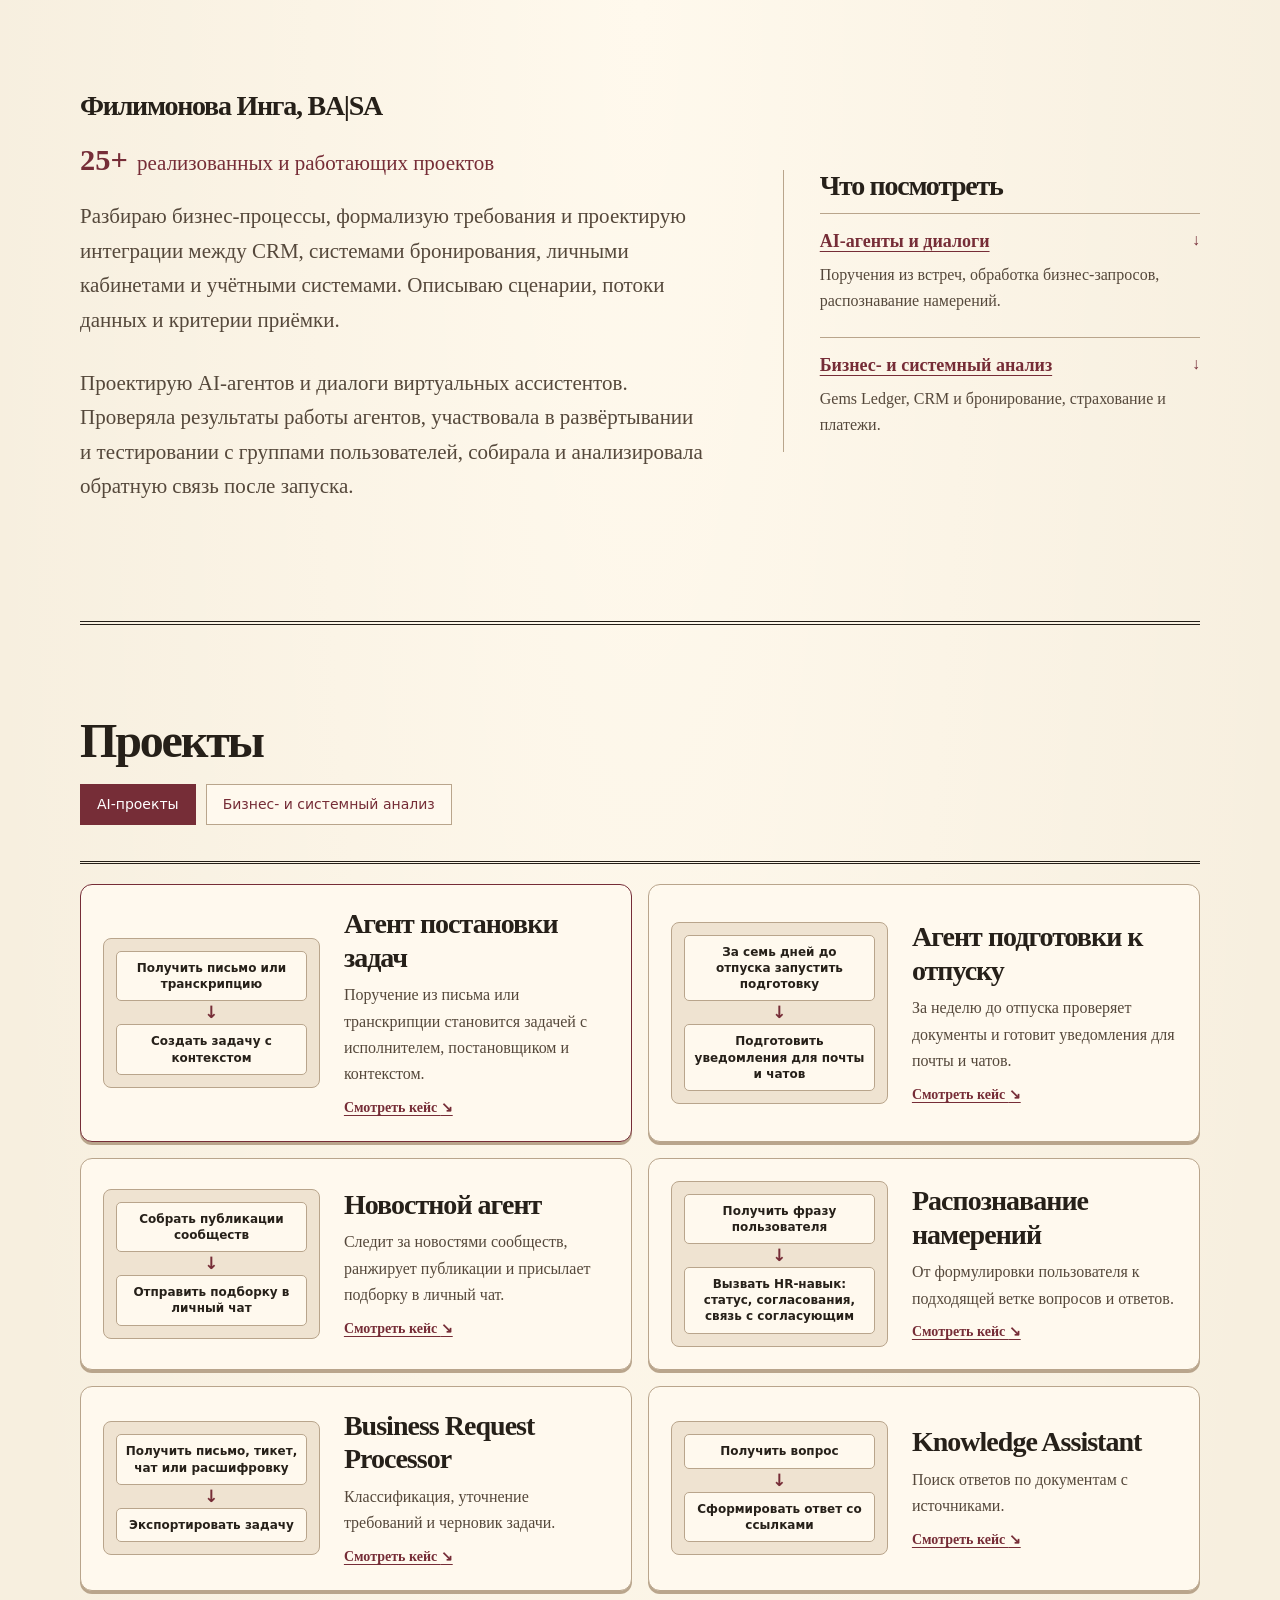
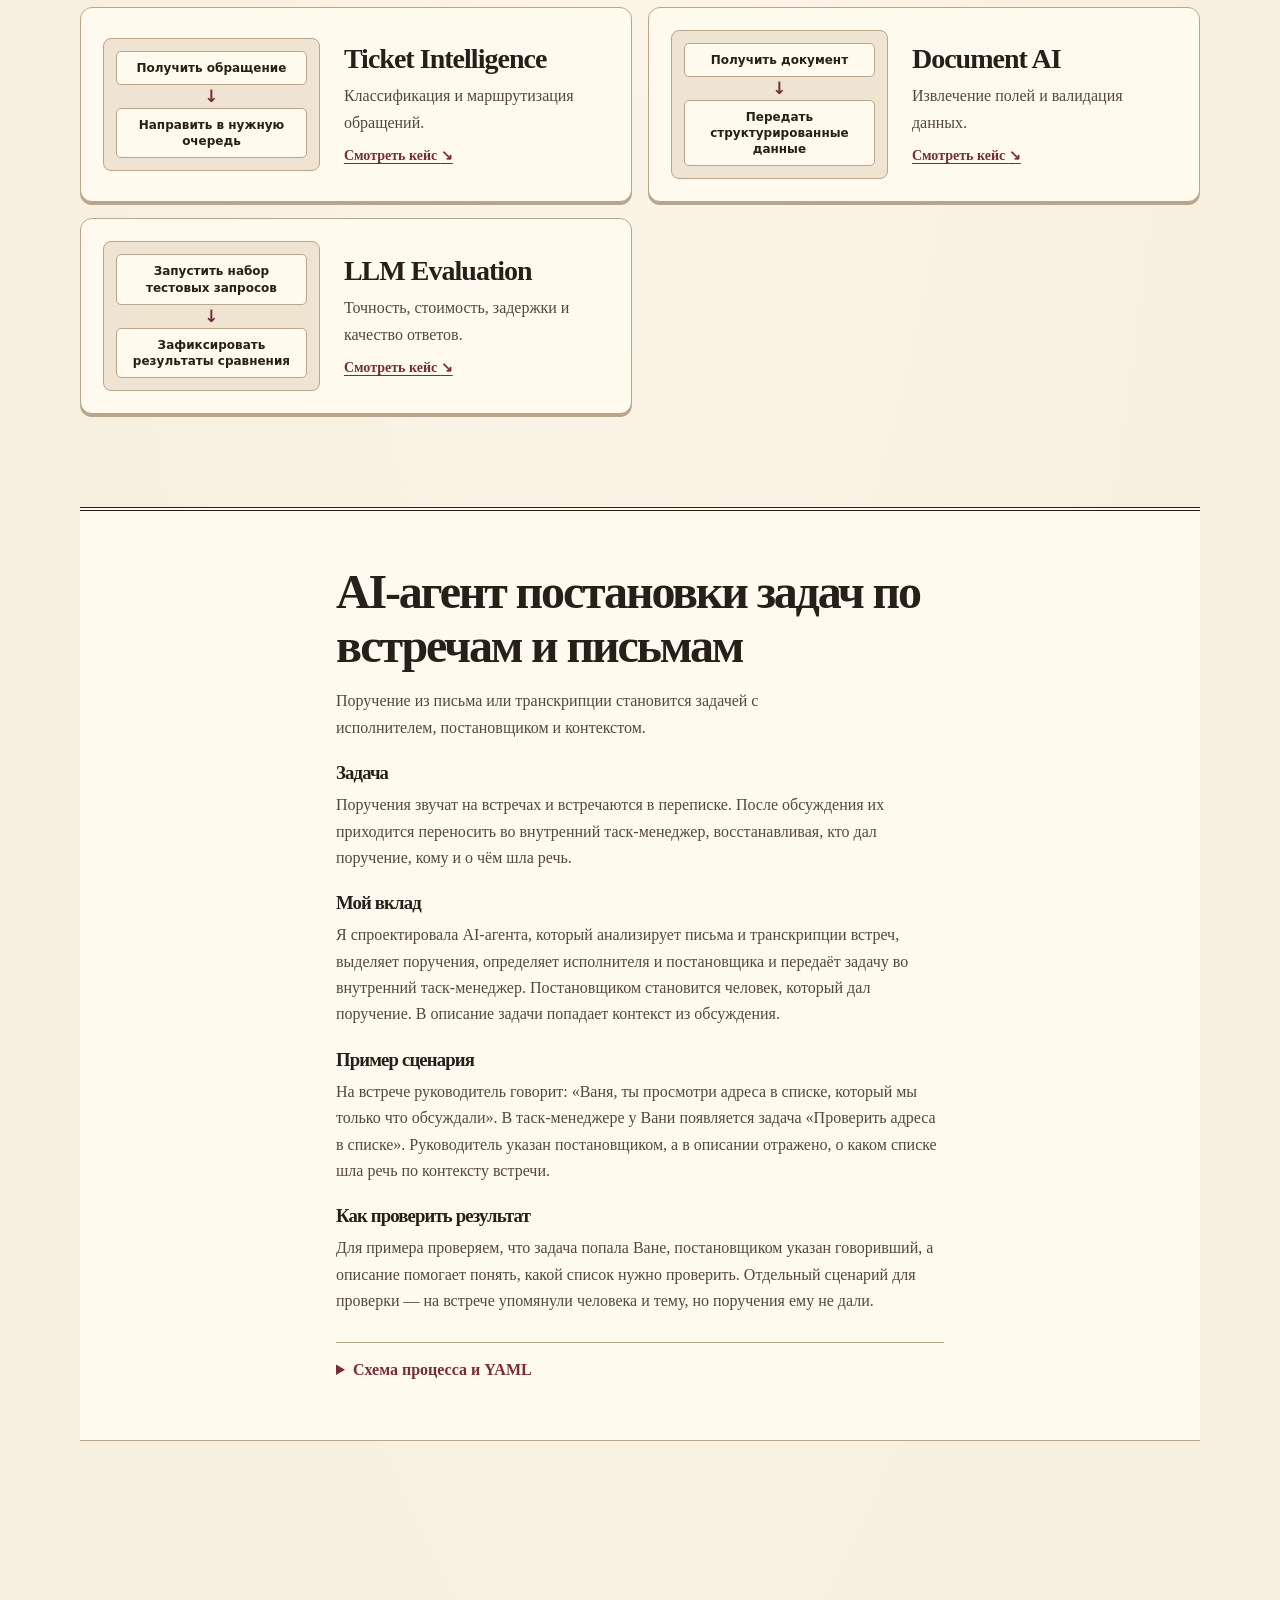
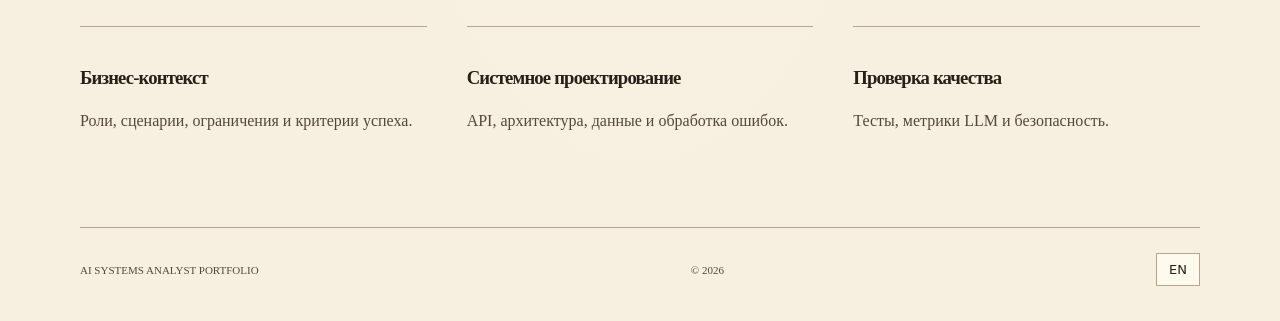
==== commit b94e2f74: "Add visual previews and portfolio delivery count" ====
--- a/index.html
+++ b/index.html
@@ -1,3 +1,3 @@
-<!doctype html><html lang="ru"><head><meta charset="utf-8"><meta name="viewport" content="width=device-width,initial-scale=1"><title>BA|SA — Portfolio</title><link rel="stylesheet" href="style.css?v=heading-28"></head><body><main id="top"><section class="hero"><div class="hero-copy"><h1 data-ru="Филимонова Инга, BA|SA" data-en="Inga Filimonova, BA|SA">Филимонова Инга, BA|SA</h1><p data-ru="Разбираю бизнес-процессы, формализую требования и проектирую интеграции между CRM, системами бронирования, личными кабинетами и учётными системами. Описываю сценарии, потоки данных и критерии приёмки." data-en="I analyse business processes, define requirements and design integrations across CRM, booking, self-service and accounting systems. I document scenarios, data flows and acceptance criteria.">Разбираю бизнес-процессы, формализую требования и проектирую интеграции между CRM, системами бронирования, личными кабинетами и учётными системами. Описываю сценарии, потоки данных и критерии приёмки.</p><p data-ru="Проектирую AI-агентов и диалоги виртуальных ассистентов. Проверяла результаты работы агентов, участвовала в развёртывании и тестировании с группами пользователей, собирала и анализировала обратную связь после запуска." data-en="I design AI agents and virtual assistant dialogues. I have validated agent outputs, contributed to deployment and user-group testing, and collected and analysed feedback after rollout.">Проектирую AI-агентов и диалоги виртуальных ассистентов. Проверяла результаты работы агентов, участвовала в развёртывании и тестировании с группами пользователей, собирала и анализировала обратную связь после запуска.</p></div><aside class="hero-feature"><h2 data-ru="Что посмотреть" data-en="Featured work">Что посмотреть</h2>
+<!doctype html><html lang="ru"><head><meta charset="utf-8"><meta name="viewport" content="width=device-width,initial-scale=1"><title>BA|SA — Portfolio</title><link rel="stylesheet" href="style.css?v=project-previews"></head><body><main id="top"><section class="hero"><div class="hero-copy"><h1 data-ru="Филимонова Инга, BA|SA" data-en="Inga Filimonova, BA|SA">Филимонова Инга, BA|SA</h1><p class="portfolio-stat"><strong>25+</strong> <span data-ru="реализованных и работающих проектов" data-en="projects delivered and in use">реализованных и работающих проектов</span></p><p data-ru="Разбираю бизнес-процессы, формализую требования и проектирую интеграции между CRM, системами бронирования, личными кабинетами и учётными системами. Описываю сценарии, потоки данных и критерии приёмки." data-en="I analyse business processes, define requirements and design integrations across CRM, booking, self-service and accounting systems. I document scenarios, data flows and acceptance criteria.">Разбираю бизнес-процессы, формализую требования и проектирую интеграции между CRM, системами бронирования, личными кабинетами и учётными системами. Описываю сценарии, потоки данных и критерии приёмки.</p><p data-ru="Проектирую AI-агентов и диалоги виртуальных ассистентов. Проверяла результаты работы агентов, участвовала в развёртывании и тестировании с группами пользователей, собирала и анализировала обратную связь после запуска." data-en="I design AI agents and virtual assistant dialogues. I have validated agent outputs, contributed to deployment and user-group testing, and collected and analysed feedback after rollout.">Проектирую AI-агентов и диалоги виртуальных ассистентов. Проверяла результаты работы агентов, участвовала в развёртывании и тестировании с группами пользователей, собирала и анализировала обратную связь после запуска.</p></div><aside class="hero-feature"><h2 data-ru="Что посмотреть" data-en="Featured work">Что посмотреть</h2>
 <a href="#ai-projects"><strong data-ru="AI-агенты и диалоги" data-en="AI agents and dialogue">AI-агенты и диалоги</strong><span class="hero-link-arrow" aria-hidden="true">↓</span><span data-ru="Поручения из встреч, обработка бизнес-запросов, распознавание намерений." data-en="Meeting action items, business request intake and intent recognition.">Поручения из встреч, обработка бизнес-запросов, распознавание намерений.</span></a>
-<a href="#analysis-projects"><strong data-ru="Бизнес- и системный анализ" data-en="Business and systems analysis">Бизнес- и системный анализ</strong><span class="hero-link-arrow" aria-hidden="true">↓</span><span data-ru="Gems Ledger, CRM и бронирование, страхование и платежи." data-en="Gems Ledger, CRM and booking, insurance and payments.">Gems Ledger, CRM и бронирование, страхование и платежи.</span></a></aside></section><section id="projects"><h2 data-ru="Проекты" data-en="Projects">Проекты</h2><nav class="project-sections" aria-label="Project categories"><a id="ai-projects" href="#ai-projects" data-project-group="ai" data-ru="AI-проекты" data-en="AI projects">AI-проекты</a><a id="analysis-projects" href="#analysis-projects" data-project-group="analysis" data-ru="Бизнес- и системный анализ" data-en="Business &amp; systems analysis">Бизнес- и системный анализ</a></nav><div id="cards" class="grid"></div></section><section id="detail"><div id="case"></div></section><section id="about"><div class="steps"><article><h3 data-ru="Бизнес-контекст" data-en="Business context">Бизнес-контекст</h3><p data-ru="Роли, сценарии, ограничения и критерии успеха." data-en="Stakeholders, scenarios, constraints and success criteria.">Роли, сценарии, ограничения и критерии успеха.</p></article><article><h3 data-ru="Системное проектирование" data-en="System design">Системное проектирование</h3><p data-ru="API, архитектура, данные и обработка ошибок." data-en="APIs, architecture, data and error handling.">API, архитектура, данные и обработка ошибок.</p></article><article><h3 data-ru="Проверка качества" data-en="Quality validation">Проверка качества</h3><p data-ru="Тесты, метрики LLM и безопасность." data-en="Tests, LLM metrics and security.">Тесты, метрики LLM и безопасность.</p></article></div></section></main><footer>AI SYSTEMS ANALYST PORTFOLIO <span>© 2026</span><button id="lang" type="button">EN</button></footer><script src="app.js"></script></body></html>
+<a href="#analysis-projects"><strong data-ru="Бизнес- и системный анализ" data-en="Business and systems analysis">Бизнес- и системный анализ</strong><span class="hero-link-arrow" aria-hidden="true">↓</span><span data-ru="Gems Ledger, CRM и бронирование, страхование и платежи." data-en="Gems Ledger, CRM and booking, insurance and payments.">Gems Ledger, CRM и бронирование, страхование и платежи.</span></a></aside></section><section id="projects"><h2 data-ru="Проекты" data-en="Projects">Проекты</h2><nav class="project-sections" aria-label="Project categories"><a id="ai-projects" href="#ai-projects" data-project-group="ai" data-ru="AI-проекты" data-en="AI projects">AI-проекты</a><a id="analysis-projects" href="#analysis-projects" data-project-group="analysis" data-ru="Бизнес- и системный анализ" data-en="Business &amp; systems analysis">Бизнес- и системный анализ</a></nav><div id="cards" class="grid"></div></section><section id="detail"><div id="case"></div></section><section id="about"><div class="steps"><article><h3 data-ru="Бизнес-контекст" data-en="Business context">Бизнес-контекст</h3><p data-ru="Роли, сценарии, ограничения и критерии успеха." data-en="Stakeholders, scenarios, constraints and success criteria.">Роли, сценарии, ограничения и критерии успеха.</p></article><article><h3 data-ru="Системное проектирование" data-en="System design">Системное проектирование</h3><p data-ru="API, архитектура, данные и обработка ошибок." data-en="APIs, architecture, data and error handling.">API, архитектура, данные и обработка ошибок.</p></article><article><h3 data-ru="Проверка качества" data-en="Quality validation">Проверка качества</h3><p data-ru="Тесты, метрики LLM и безопасность." data-en="Tests, LLM metrics and security.">Тесты, метрики LLM и безопасность.</p></article></div></section></main><footer>AI SYSTEMS ANALYST PORTFOLIO <span>© 2026</span><button id="lang" type="button">EN</button></footer><script src="app.js?v=project-previews"></script></body></html>
--- a/style.css
+++ b/style.css
@@ -388,3 +388,39 @@
 .case-materials summary:hover { text-decoration: underline; }
 .case-materials .intent-flow { margin-top: 0; }
 .case-materials .workflow-download { margin-bottom: 8px; }
+
+.hero-copy .portfolio-stat { color: var(--accent); margin-bottom: 18px; }
+.portfolio-stat strong { font-size: 1.45em; line-height: 1; margin-right: 4px; }
+#cards.grid { grid-template-columns: repeat(2, minmax(0, 1fr)); gap: 16px; padding-top: 20px; }
+#cards .card {
+  display: grid;
+  grid-template-columns: minmax(0, .9fr) minmax(0, 1.1fr);
+  gap: clamp(12px, 2vw, 24px);
+  align-items: center;
+  padding: clamp(14px, 2vw, 22px);
+  border: 1px solid var(--line);
+  border-radius: 12px;
+  background: var(--surface);
+  box-shadow: 0 3px 0 var(--line);
+}
+#cards .card:hover, #cards .card.active { border-color: var(--accent); }
+.card-preview {
+  display: grid;
+  align-content: center;
+  min-height: 130px;
+  padding: 12px;
+  border: 1px solid var(--line);
+  border-radius: 8px;
+  background-color: var(--tint);
+  background-image: radial-gradient(var(--line) .65px, transparent .65px);
+  background-size: 8px 8px;
+  text-align: center;
+  font: 600 12px/1.35 system-ui, sans-serif;
+}
+.card-preview > span:not(.card-preview-arrow) { padding: 8px; border: 1px solid var(--line); border-radius: 5px; background: var(--surface); overflow-wrap: anywhere; }
+.card-preview-arrow { color: var(--accent); font-size: 17px; }
+.card-copy { display: grid; gap: 8px; }
+.card-copy .card-heading { display: block; margin: 0; }
+.card-link { color: var(--accent); text-decoration: underline; text-underline-offset: .18em; font-size: 14px; font-weight: 700; }
+@media (max-width: 850px) { #cards.grid { grid-template-columns: 1fr; } }
+@media (max-width: 390px) { #cards .card { grid-template-columns: 1fr; } }
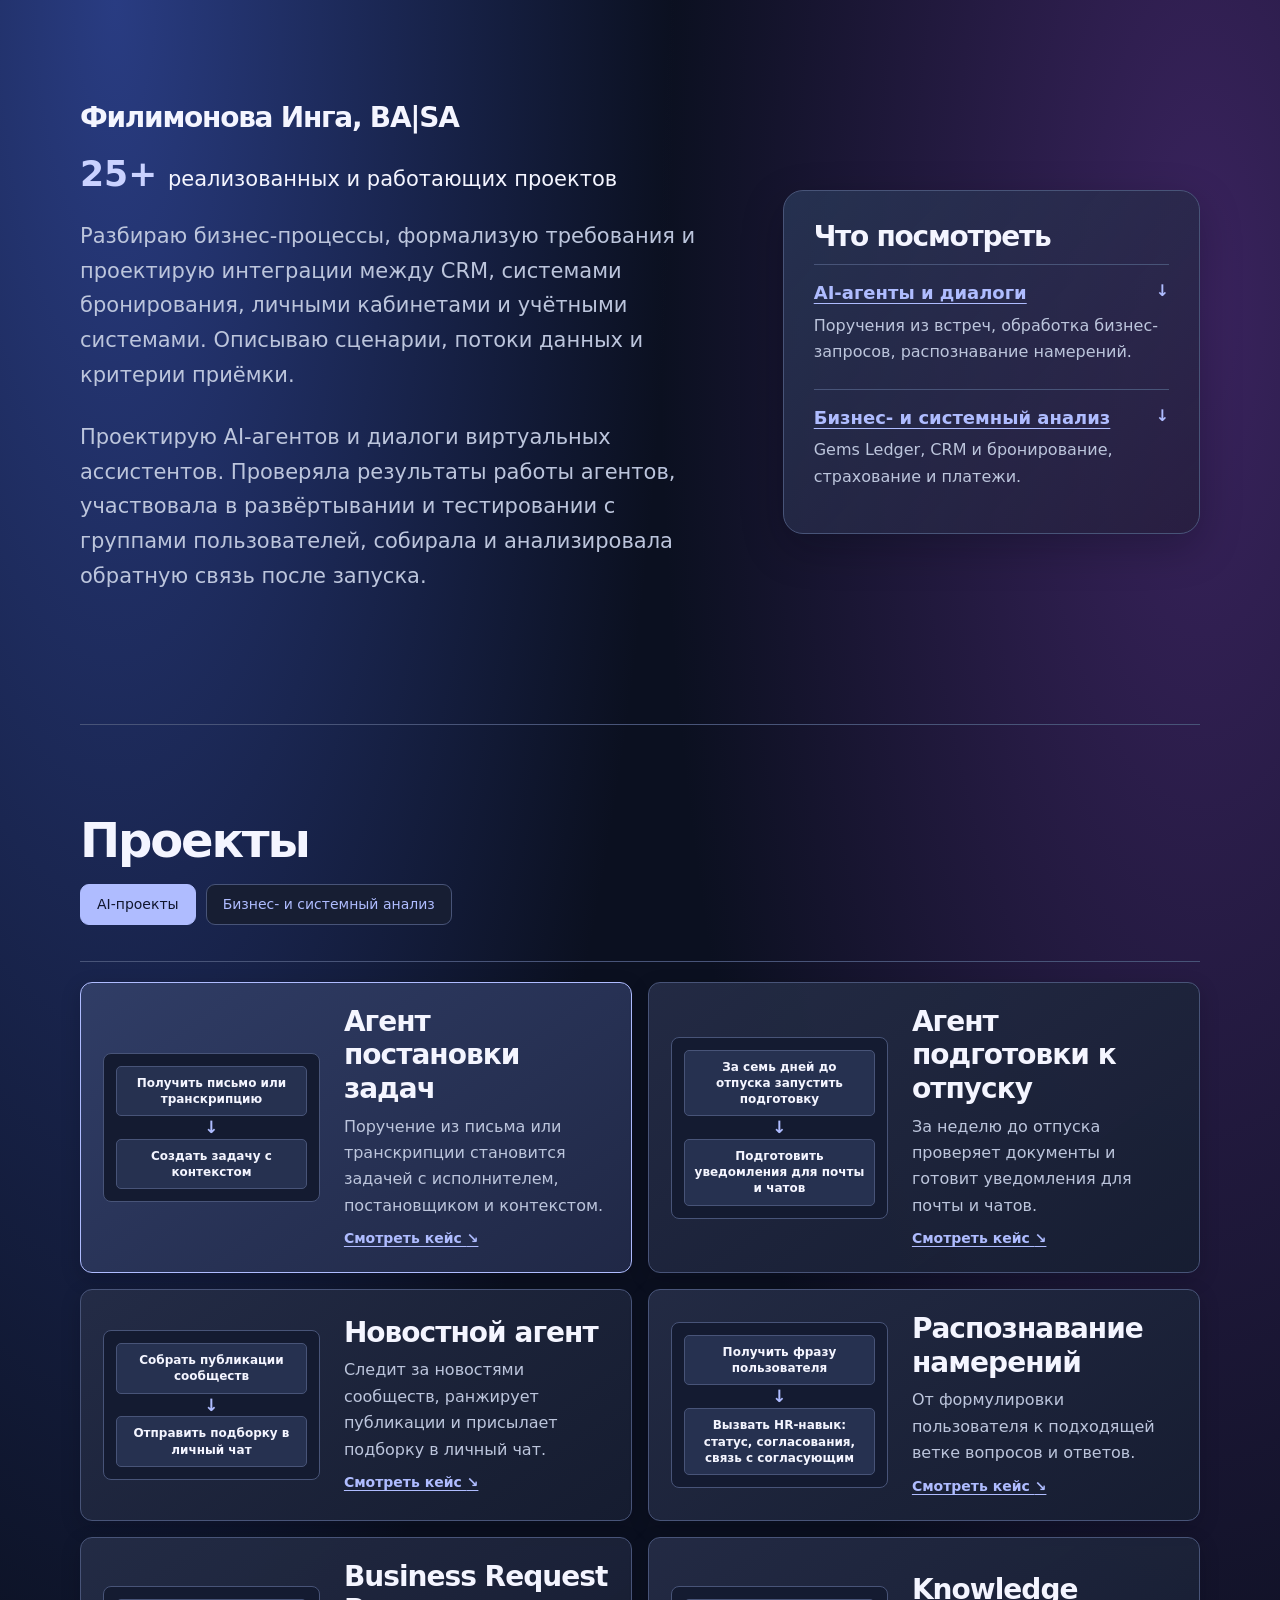
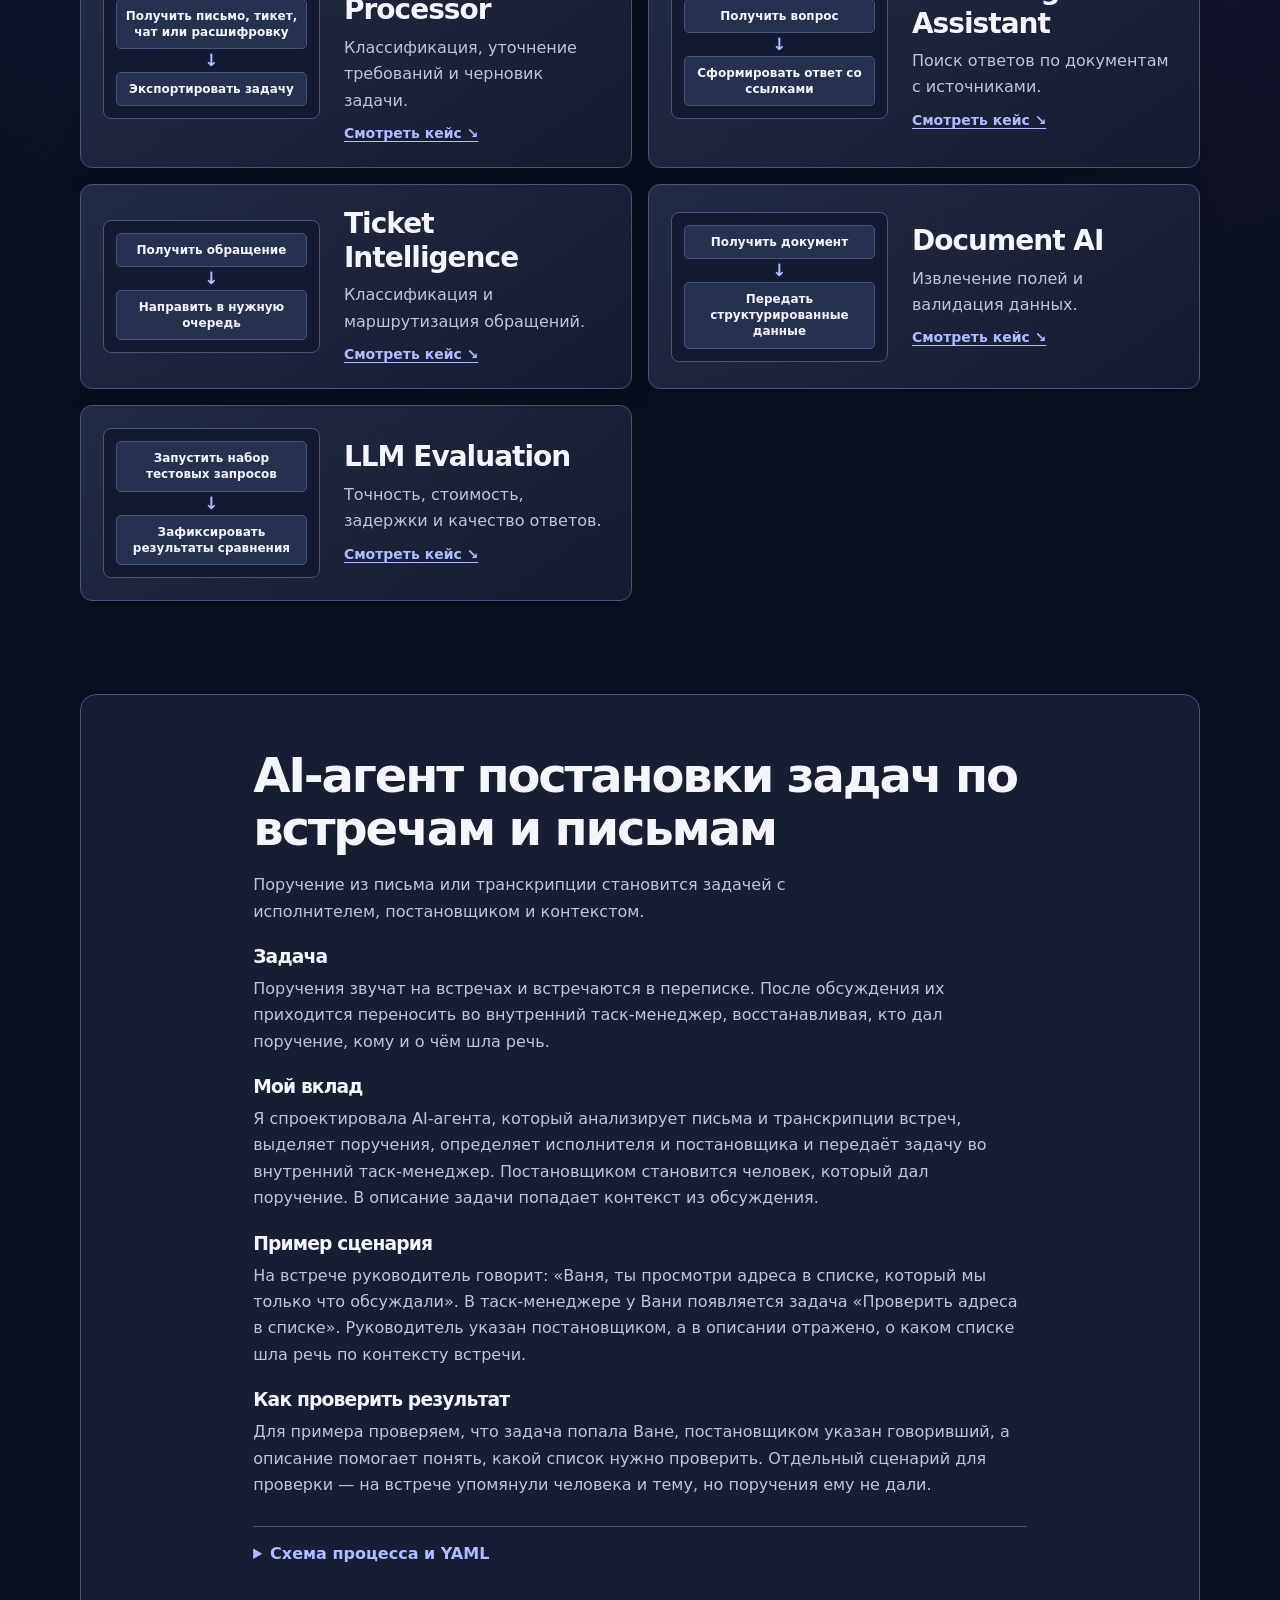
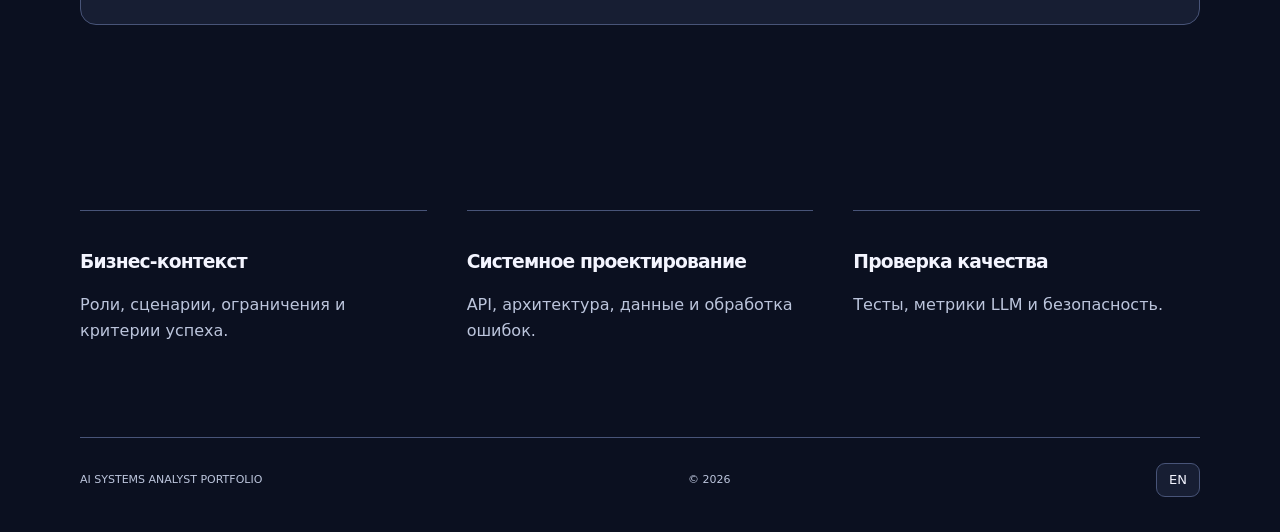
==== commit 25241eee: "Restyle the portfolio with a dark blue and violet theme" ====
--- a/index.html
+++ b/index.html
@@ -1,3 +1,3 @@
-<!doctype html><html lang="ru"><head><meta charset="utf-8"><meta name="viewport" content="width=device-width,initial-scale=1"><title>BA|SA — Portfolio</title><link rel="stylesheet" href="style.css?v=project-previews"></head><body><main id="top"><section class="hero"><div class="hero-copy"><h1 data-ru="Филимонова Инга, BA|SA" data-en="Inga Filimonova, BA|SA">Филимонова Инга, BA|SA</h1><p class="portfolio-stat"><strong>25+</strong> <span data-ru="реализованных и работающих проектов" data-en="projects delivered and in use">реализованных и работающих проектов</span></p><p data-ru="Разбираю бизнес-процессы, формализую требования и проектирую интеграции между CRM, системами бронирования, личными кабинетами и учётными системами. Описываю сценарии, потоки данных и критерии приёмки." data-en="I analyse business processes, define requirements and design integrations across CRM, booking, self-service and accounting systems. I document scenarios, data flows and acceptance criteria.">Разбираю бизнес-процессы, формализую требования и проектирую интеграции между CRM, системами бронирования, личными кабинетами и учётными системами. Описываю сценарии, потоки данных и критерии приёмки.</p><p data-ru="Проектирую AI-агентов и диалоги виртуальных ассистентов. Проверяла результаты работы агентов, участвовала в развёртывании и тестировании с группами пользователей, собирала и анализировала обратную связь после запуска." data-en="I design AI agents and virtual assistant dialogues. I have validated agent outputs, contributed to deployment and user-group testing, and collected and analysed feedback after rollout.">Проектирую AI-агентов и диалоги виртуальных ассистентов. Проверяла результаты работы агентов, участвовала в развёртывании и тестировании с группами пользователей, собирала и анализировала обратную связь после запуска.</p></div><aside class="hero-feature"><h2 data-ru="Что посмотреть" data-en="Featured work">Что посмотреть</h2>
+<!doctype html><html lang="ru"><head><meta charset="utf-8"><meta name="viewport" content="width=device-width,initial-scale=1"><title>BA|SA — Portfolio</title><link rel="stylesheet" href="style.css?v=night"></head><body><main id="top"><section class="hero"><div class="hero-copy"><h1 data-ru="Филимонова Инга, BA|SA" data-en="Inga Filimonova, BA|SA">Филимонова Инга, BA|SA</h1><p class="portfolio-stat"><strong>25+</strong> <span data-ru="реализованных и работающих проектов" data-en="projects delivered and in use">реализованных и работающих проектов</span></p><p data-ru="Разбираю бизнес-процессы, формализую требования и проектирую интеграции между CRM, системами бронирования, личными кабинетами и учётными системами. Описываю сценарии, потоки данных и критерии приёмки." data-en="I analyse business processes, define requirements and design integrations across CRM, booking, self-service and accounting systems. I document scenarios, data flows and acceptance criteria.">Разбираю бизнес-процессы, формализую требования и проектирую интеграции между CRM, системами бронирования, личными кабинетами и учётными системами. Описываю сценарии, потоки данных и критерии приёмки.</p><p data-ru="Проектирую AI-агентов и диалоги виртуальных ассистентов. Проверяла результаты работы агентов, участвовала в развёртывании и тестировании с группами пользователей, собирала и анализировала обратную связь после запуска." data-en="I design AI agents and virtual assistant dialogues. I have validated agent outputs, contributed to deployment and user-group testing, and collected and analysed feedback after rollout.">Проектирую AI-агентов и диалоги виртуальных ассистентов. Проверяла результаты работы агентов, участвовала в развёртывании и тестировании с группами пользователей, собирала и анализировала обратную связь после запуска.</p></div><aside class="hero-feature"><h2 data-ru="Что посмотреть" data-en="Featured work">Что посмотреть</h2>
 <a href="#ai-projects"><strong data-ru="AI-агенты и диалоги" data-en="AI agents and dialogue">AI-агенты и диалоги</strong><span class="hero-link-arrow" aria-hidden="true">↓</span><span data-ru="Поручения из встреч, обработка бизнес-запросов, распознавание намерений." data-en="Meeting action items, business request intake and intent recognition.">Поручения из встреч, обработка бизнес-запросов, распознавание намерений.</span></a>
 <a href="#analysis-projects"><strong data-ru="Бизнес- и системный анализ" data-en="Business and systems analysis">Бизнес- и системный анализ</strong><span class="hero-link-arrow" aria-hidden="true">↓</span><span data-ru="Gems Ledger, CRM и бронирование, страхование и платежи." data-en="Gems Ledger, CRM and booking, insurance and payments.">Gems Ledger, CRM и бронирование, страхование и платежи.</span></a></aside></section><section id="projects"><h2 data-ru="Проекты" data-en="Projects">Проекты</h2><nav class="project-sections" aria-label="Project categories"><a id="ai-projects" href="#ai-projects" data-project-group="ai" data-ru="AI-проекты" data-en="AI projects">AI-проекты</a><a id="analysis-projects" href="#analysis-projects" data-project-group="analysis" data-ru="Бизнес- и системный анализ" data-en="Business &amp; systems analysis">Бизнес- и системный анализ</a></nav><div id="cards" class="grid"></div></section><section id="detail"><div id="case"></div></section><section id="about"><div class="steps"><article><h3 data-ru="Бизнес-контекст" data-en="Business context">Бизнес-контекст</h3><p data-ru="Роли, сценарии, ограничения и критерии успеха." data-en="Stakeholders, scenarios, constraints and success criteria.">Роли, сценарии, ограничения и критерии успеха.</p></article><article><h3 data-ru="Системное проектирование" data-en="System design">Системное проектирование</h3><p data-ru="API, архитектура, данные и обработка ошибок." data-en="APIs, architecture, data and error handling.">API, архитектура, данные и обработка ошибок.</p></article><article><h3 data-ru="Проверка качества" data-en="Quality validation">Проверка качества</h3><p data-ru="Тесты, метрики LLM и безопасность." data-en="Tests, LLM metrics and security.">Тесты, метрики LLM и безопасность.</p></article></div></section></main><footer>AI SYSTEMS ANALYST PORTFOLIO <span>© 2026</span><button id="lang" type="button">EN</button></footer><script src="app.js?v=project-previews"></script></body></html>
--- a/style.css
+++ b/style.css
@@ -1,12 +1,12 @@
 :root {
-  color-scheme: light;
-  --paper: #f7efdf;
-  --surface: #fff9ee;
-  --ink: #262019;
-  --muted: #55483b;
-  --accent: #762d37;
-  --tint: #efe3d1;
-  --line: #b9a58c;
+  color-scheme: dark;
+  --paper: #0b1020;
+  --surface: #171e33;
+  --ink: #f4f5ff;
+  --muted: #bcc5dc;
+  --accent: #afbcff;
+  --tint: #202947;
+  --line: #485478;
 }
 
 * { box-sizing: border-box; }
@@ -60,7 +60,7 @@
   font-weight: 700;
 }
 .cta { display: inline-block; padding: 13px 21px; }
-.cta:hover, .demo button:hover { background: #501d23; }
+.cta:hover, .demo button:hover { background: #c0caff; }
 section:not(.hero) { padding-block: clamp(42px, 6vw, 84px); }
 #projects { border-top: 1px solid var(--line); }
 h2 { font-size: clamp(29px, 4vw, 48px); margin: 12px 0 16px; }
@@ -102,7 +102,7 @@
   width: 100%;
   min-height: 110px;
   background: var(--surface);
-  border: 1px solid #a28b71;
+  border: 1px solid #6b78a1;
   border-radius: 8px;
   color: var(--ink);
   padding: 12px;
@@ -257,15 +257,15 @@
 .hero-feature a:hover { border-color: var(--accent); }
 .hero-feature strong { color: var(--accent); }
 .hero-feature span { color: var(--muted); font-size: 14px; }
-.card { box-shadow: 0 4px 14px #1836290a; }
+.card { box-shadow: 0 4px 14px #05071150; }
 .card.active { box-shadow: inset 3px 0 var(--accent); }
 .card h3 { margin-top: 0; }
-#case { box-shadow: 0 8px 26px #1836290a; }
+#case { box-shadow: 0 8px 26px #05071150; }
 @media (max-width: 760px) { .hero { grid-template-columns: 1fr; } }
 
 body {
-  background-image: radial-gradient(ellipse at top, #fff9ed 0, transparent 72%);
-  font-family: Georgia, "Times New Roman", serif;
+  background-image: radial-gradient(ellipse at 9% 0%, #293c82 0, transparent 35rem), radial-gradient(ellipse at 94% 19rem, #3a235e 0, transparent 34rem);
+  font-family: system-ui, sans-serif;
 }
 header {
   border-top: 4px double var(--ink);
@@ -424,3 +424,24 @@
 .card-link { color: var(--accent); text-decoration: underline; text-underline-offset: .18em; font-size: 14px; font-weight: 700; }
 @media (max-width: 850px) { #cards.grid { grid-template-columns: 1fr; } }
 @media (max-width: 390px) { #cards .card { grid-template-columns: 1fr; } }
+
+.hero { border-bottom: 1px solid var(--line); padding-block: clamp(50px, 8vw, 104px); }
+.hero-copy .portfolio-stat { color: var(--ink); margin-bottom: 22px; }
+.portfolio-stat strong { color: #cad2ff; font-size: 1.65em; }
+.hero-feature {
+  padding: clamp(19px, 3vw, 30px);
+  border: 1px solid var(--line);
+  border-radius: 20px;
+  background: linear-gradient(135deg, #293858cc, #241d39b3);
+  box-shadow: 0 14px 40px #05071142;
+}
+.hero-feature a:hover strong { color: var(--ink); }
+.project-sections a, #lang { border-radius: 9px; }
+.project-sections a[aria-current], .cta, .demo button { color: #10162e; }
+#cards.grid { border-top: 1px solid var(--line); }
+#cards .card { background: linear-gradient(145deg, #252d47e8, #161d31ed); box-shadow: 0 6px 20px #05071130; }
+#cards .card.active { background: linear-gradient(145deg, #303d66, #202846); }
+.card-preview { background-color: #141b31; background-image: radial-gradient(#6775a177 .65px, transparent .65px); }
+.card-preview > span:not(.card-preview-arrow) { background: #263150; }
+#case { border: 1px solid var(--line); border-radius: 16px; }
+.intent-flow, .demo { border-radius: 10px; }
